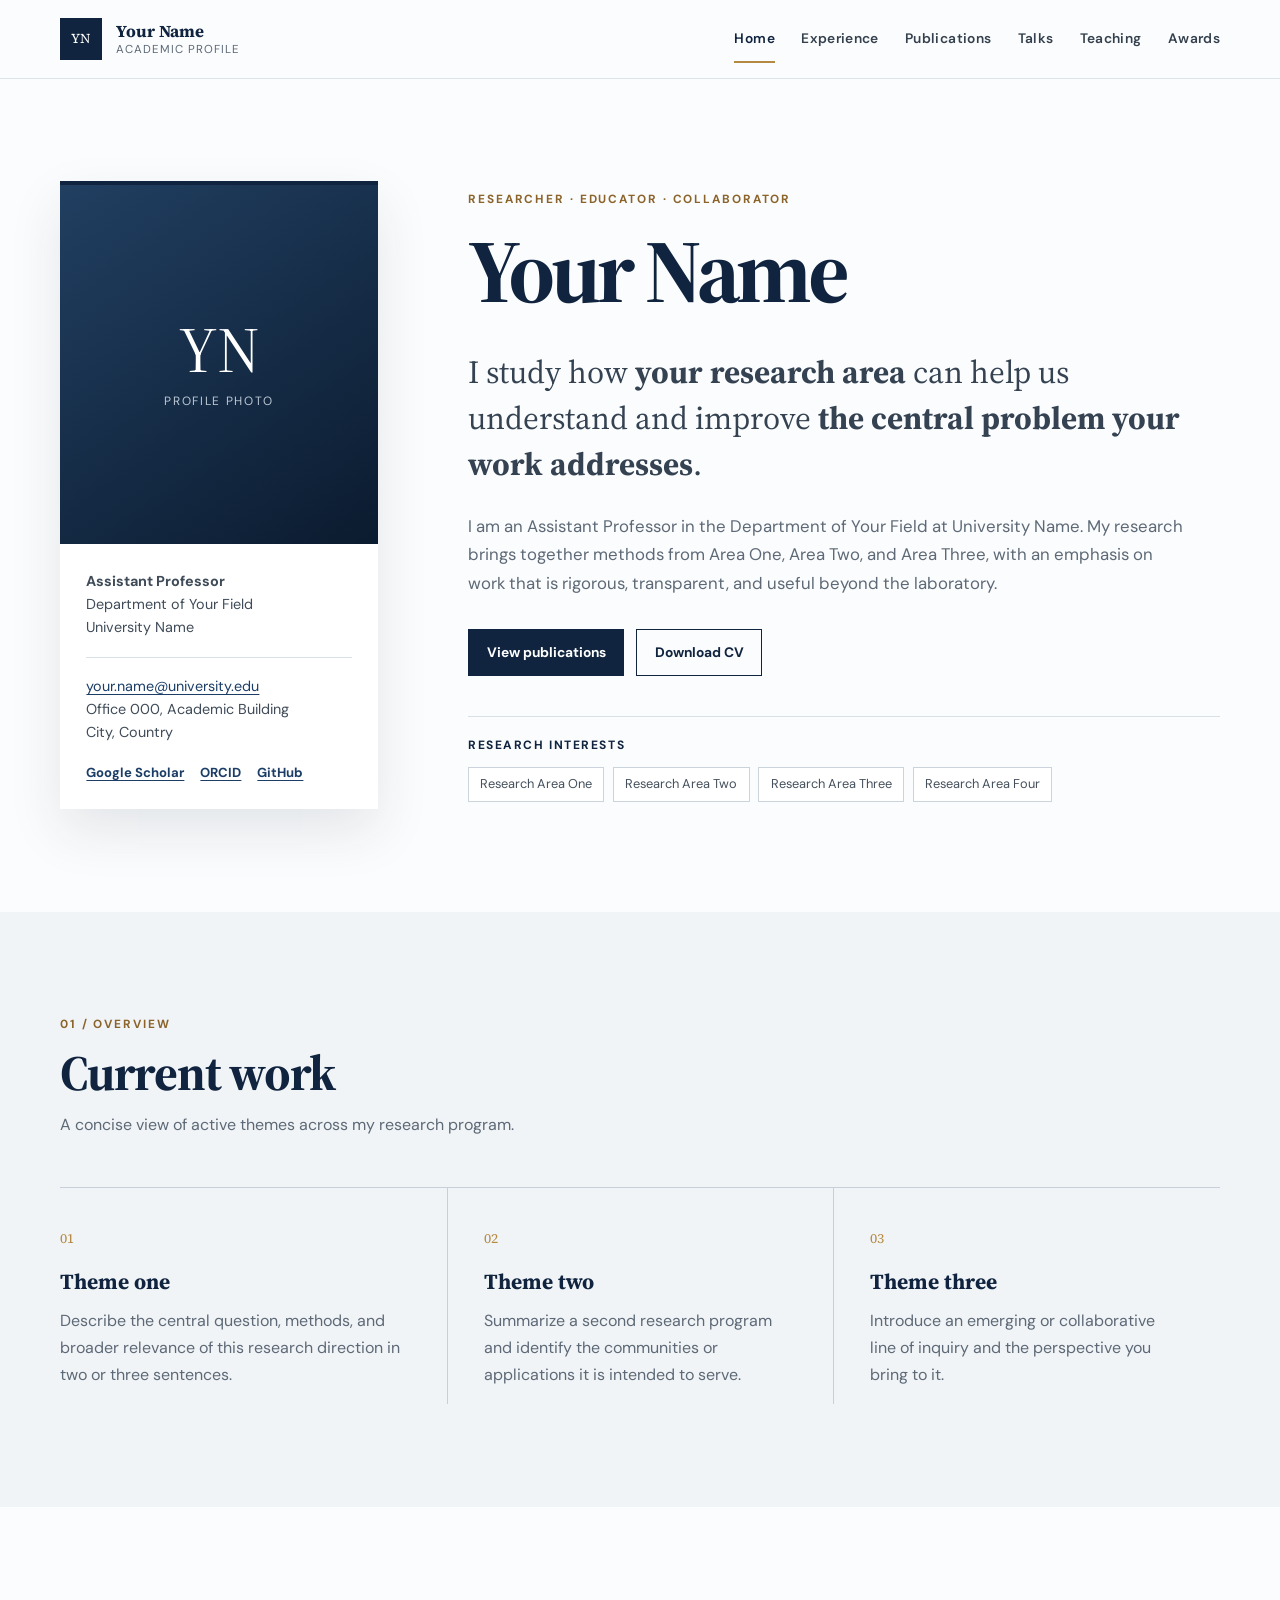
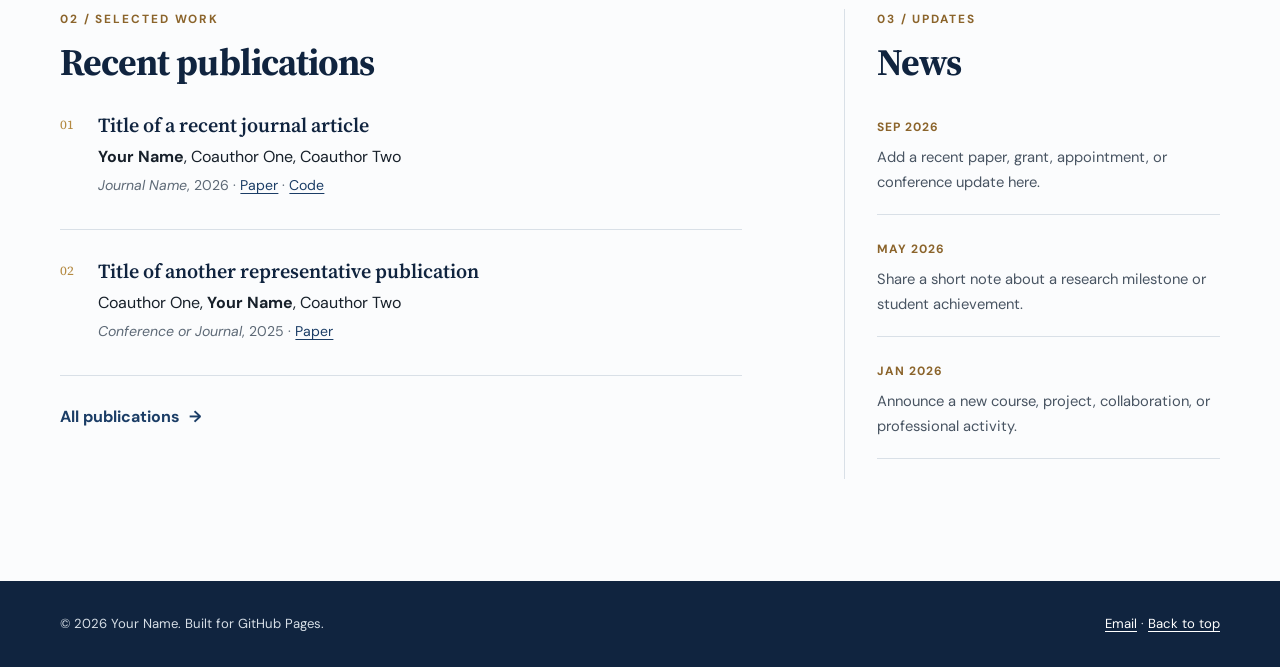
==== index.html @ b9bbaa2b "Add files via upload" ====
<!doctype html>
<html lang="en">
  <head>
    <meta charset="UTF-8" />
    <meta name="viewport" content="width=device-width, initial-scale=1" />
    <meta name="description" content="Academic profile, research, publications, teaching, and professional activities." />
    <meta name="theme-color" content="#10243f" />
    <title>Your Name | Academic Profile</title>
    <link rel="icon" type="image/svg+xml" href="assets/favicon.svg" />
    <link rel="stylesheet" href="assets/styles.css" />
    <script src="assets/site.js" defer></script>
  </head>
  <body>
    <a class="skip-link" href="#main">Skip to content</a>
    <header class="site-header">
      <div class="header-inner">
        <a class="site-identity" href="index.html" aria-label="Your Name, home">
          <span class="monogram" aria-hidden="true">YN</span>
          <span><strong>Your Name</strong><small>Academic Profile</small></span>
        </a>
        <button class="nav-toggle" type="button" aria-expanded="false" aria-controls="site-nav">
          <span class="sr-only">Toggle navigation</span><span></span><span></span><span></span>
        </button>
        <nav class="site-nav" id="site-nav" aria-label="Primary navigation">
          <a href="index.html" aria-current="page">Home</a>
          <a href="experience.html">Experience</a>
          <a href="publications.html">Publications</a>
          <a href="talks.html">Talks</a>
          <a href="teaching.html">Teaching</a>
          <a href="awards.html">Awards</a>
        </nav>
      </div>
    </header>

    <main id="main">
      <section class="profile-shell" aria-labelledby="profile-name">
        <aside class="profile-card">
          <!-- Replace this block with an image using the profile-photo class when your portrait is available. -->
          <div class="portrait-placeholder" role="img" aria-label="Profile photo placeholder">
            <span>YN</span><small>Profile photo</small>
          </div>
          <div class="profile-details">
            <p><strong>Assistant Professor</strong><br />Department of Your Field<br />University Name</p>
            <address>
              <a href="mailto:your.name@university.edu">your.name@university.edu</a><br />
              Office 000, Academic Building<br />City, Country
            </address>
            <div class="profile-links" aria-label="Academic profiles">
              <a href="#">Google Scholar</a><a href="#">ORCID</a><a href="#">GitHub</a>
            </div>
          </div>
        </aside>

        <div class="profile-intro">
          <p class="eyebrow">Researcher · Educator · Collaborator</p>
          <h1 id="profile-name">Your Name</h1>
          <p class="lead">I study how <strong>your research area</strong> can help us understand and improve <strong>the central problem your work addresses</strong>.</p>
          <p>I am an Assistant Professor in the Department of Your Field at University Name. My research brings together methods from Area One, Area Two, and Area Three, with an emphasis on work that is rigorous, transparent, and useful beyond the laboratory.</p>
          <div class="actions">
            <a class="button primary" href="publications.html">View publications</a>
            <a class="button secondary" href="assets/cv-placeholder.txt" download>Download CV</a>
          </div>
          <div class="research-interests" aria-labelledby="research-heading">
            <h2 id="research-heading">Research interests</h2>
            <ul class="tag-list">
              <li>Research Area One</li><li>Research Area Two</li><li>Research Area Three</li><li>Research Area Four</li>
            </ul>
          </div>
        </div>
      </section>

      <section class="section section-tinted" aria-labelledby="overview-heading">
        <div class="section-heading">
          <p class="section-number">01 / Overview</p>
          <h2 id="overview-heading">Current work</h2>
          <p>A concise view of active themes across my research program.</p>
        </div>
        <div class="research-grid">
          <article><span>01</span><h3>Theme one</h3><p>Describe the central question, methods, and broader relevance of this research direction in two or three sentences.</p></article>
          <article><span>02</span><h3>Theme two</h3><p>Summarize a second research program and identify the communities or applications it is intended to serve.</p></article>
          <article><span>03</span><h3>Theme three</h3><p>Introduce an emerging or collaborative line of inquiry and the perspective you bring to it.</p></article>
        </div>
      </section>

      <section class="section two-column" aria-label="Selected work and updates">
        <div>
          <div class="section-heading compact"><p class="section-number">02 / Selected work</p><h2>Recent publications</h2></div>
          <ol class="publication-list concise">
            <li><p class="pub-title">Title of a recent journal article</p><p><strong>Your Name</strong>, Coauthor One, Coauthor Two</p><p class="pub-meta"><em>Journal Name</em>, 2026 · <a href="#">Paper</a> · <a href="#">Code</a></p></li>
            <li><p class="pub-title">Title of another representative publication</p><p>Coauthor One, <strong>Your Name</strong>, Coauthor Two</p><p class="pub-meta"><em>Conference or Journal</em>, 2025 · <a href="#">Paper</a></p></li>
          </ol>
          <a class="text-link" href="publications.html">All publications <span aria-hidden="true">→</span></a>
        </div>
        <aside class="news-panel" aria-labelledby="news-heading">
          <div class="section-heading compact"><p class="section-number">03 / Updates</p><h2 id="news-heading">News</h2></div>
          <ul class="news-list">
            <li><time datetime="2026-09">Sep 2026</time><p>Add a recent paper, grant, appointment, or conference update here.</p></li>
            <li><time datetime="2026-05">May 2026</time><p>Share a short note about a research milestone or student achievement.</p></li>
            <li><time datetime="2026-01">Jan 2026</time><p>Announce a new course, project, collaboration, or professional activity.</p></li>
          </ul>
        </aside>
      </section>
    </main>

    <footer class="site-footer">
      <p>© <span data-current-year></span> Your Name. Built for GitHub Pages.</p>
      <p><a href="mailto:your.name@university.edu">Email</a> · <a href="#main">Back to top</a></p>
    </footer>
  </body>
</html>
---- assets/styles.css ----
@import url("https://fonts.googleapis.com/css2?family=DM+Sans:wght@400;500;600;700&family=Source+Serif+4:opsz,wght@8..60,500;8..60,600&display=swap");

:root {
  --ink: #17202a;
  --navy: #10243f;
  --navy-light: #1b3d66;
  --gold: #b48a42;
  --paper: #fbfcfd;
  --mist: #f1f4f7;
  --line: #d9e0e7;
  --muted: #5d6976;
  --white: #ffffff;
  --serif: "Source Serif 4", Georgia, serif;
  --sans: "DM Sans", -apple-system, BlinkMacSystemFont, "Segoe UI", sans-serif;
  --content: min(1160px, calc(100% - 48px));
}

* { box-sizing: border-box; }
html { scroll-behavior: smooth; }
body { margin: 0; color: var(--ink); background: var(--paper); font-family: var(--sans); font-size: 1rem; line-height: 1.7; }
a { color: var(--navy-light); text-underline-offset: 0.2em; }
a:hover { color: #8b642b; }
h1, h2, h3 { margin-top: 0; color: var(--navy); font-family: var(--serif); line-height: 1.12; }
h1 { font-size: clamp(3rem, 7vw, 5.7rem); letter-spacing: -0.045em; }
h2 { font-size: clamp(2rem, 4vw, 3.1rem); letter-spacing: -0.025em; }
h3 { font-size: 1.35rem; }
p { margin-top: 0; }
.sr-only { position: absolute; width: 1px; height: 1px; padding: 0; margin: -1px; overflow: hidden; clip: rect(0, 0, 0, 0); white-space: nowrap; border: 0; }
.skip-link { position: fixed; left: 1rem; top: -5rem; z-index: 100; padding: 0.7rem 1rem; color: white; background: var(--navy); }
.skip-link:focus { top: 1rem; }

.site-header { position: sticky; top: 0; z-index: 20; border-bottom: 1px solid rgba(217, 224, 231, 0.9); background: rgba(251, 252, 253, 0.94); backdrop-filter: blur(12px); }
.header-inner { width: var(--content); min-height: 78px; margin: auto; display: flex; align-items: center; justify-content: space-between; gap: 2rem; }
.site-identity { display: inline-flex; align-items: center; gap: 0.85rem; color: var(--navy); text-decoration: none; line-height: 1.15; }
.site-identity strong, .site-identity small { display: block; }
.site-identity strong { font-family: var(--serif); font-size: 1.05rem; }
.site-identity small { margin-top: 0.15rem; color: var(--muted); font-size: 0.72rem; letter-spacing: 0.09em; text-transform: uppercase; }
.monogram { width: 42px; height: 42px; display: grid; place-items: center; color: white; background: var(--navy); font-family: var(--serif); font-size: 0.85rem; letter-spacing: 0.04em; }
.site-nav { display: flex; align-items: center; gap: 1.65rem; }
.site-nav a { position: relative; color: #34404d; font-size: 0.86rem; font-weight: 600; letter-spacing: 0.025em; text-decoration: none; }
.site-nav a::after { content: ""; position: absolute; right: 0; bottom: -0.75rem; left: 0; height: 2px; background: var(--gold); transform: scaleX(0); transition: transform 180ms ease; }
.site-nav a:hover::after, .site-nav a[aria-current="page"]::after { transform: scaleX(1); }
.site-nav a[aria-current="page"] { color: var(--navy); }
.nav-toggle { display: none; width: 42px; height: 42px; padding: 9px; border: 1px solid var(--line); background: white; }
.nav-toggle span:not(.sr-only) { display: block; height: 2px; margin: 5px 0; background: var(--navy); }

.profile-shell { width: var(--content); min-height: calc(100vh - 78px); margin: auto; padding: clamp(4rem, 8vw, 7.5rem) 0; display: grid; grid-template-columns: minmax(230px, 0.72fr) minmax(0, 1.7fr); align-items: center; gap: clamp(3rem, 7vw, 7.5rem); }
.profile-card { align-self: stretch; border-top: 4px solid var(--navy); box-shadow: 0 22px 50px rgba(16, 36, 63, 0.1); background: var(--white); }
.portrait-placeholder { aspect-ratio: 4 / 4.5; display: grid; place-content: center; gap: 0.6rem; color: white; background: linear-gradient(145deg, #213f61, #0b1b2f); text-align: center; }
.portrait-placeholder span { font-family: var(--serif); font-size: 4rem; line-height: 1; }
.portrait-placeholder small { color: #bcc8d5; font-size: 0.75rem; letter-spacing: 0.14em; text-transform: uppercase; }
.profile-photo { width: 100%; aspect-ratio: 4 / 4.5; object-fit: cover; display: block; }
.profile-details { padding: 1.65rem; color: #3f4b58; font-size: 0.9rem; line-height: 1.6; }
.profile-details p { padding-bottom: 1.1rem; margin-bottom: 1.1rem; border-bottom: 1px solid var(--line); }
.profile-details address { font-style: normal; }
.profile-links { margin-top: 1.1rem; display: flex; flex-wrap: wrap; gap: 0.45rem 1rem; }
.profile-links a { font-size: 0.82rem; font-weight: 700; }
.eyebrow, .section-number { color: #8b642b; font-size: 0.74rem; font-weight: 700; letter-spacing: 0.16em; text-transform: uppercase; }
.profile-intro h1 { margin-bottom: 1.7rem; }
.lead { max-width: 820px; margin-bottom: 1.5rem; color: #344252; font-family: var(--serif); font-size: clamp(1.45rem, 2.5vw, 2rem); line-height: 1.45; }
.profile-intro > p:not(.eyebrow):not(.lead) { max-width: 720px; color: var(--muted); font-size: 1.05rem; }
.actions { margin: 2rem 0 2.5rem; display: flex; flex-wrap: wrap; gap: 0.75rem; }
.button { display: inline-flex; min-height: 46px; align-items: center; justify-content: center; padding: 0.65rem 1.1rem; border: 1px solid var(--navy); font-size: 0.86rem; font-weight: 700; text-decoration: none; }
.button.primary { color: white; background: var(--navy); }
.button.primary:hover { background: var(--navy-light); }
.button.secondary { color: var(--navy); background: transparent; }
.button.secondary:hover { background: var(--mist); }
.research-interests { padding-top: 1.4rem; border-top: 1px solid var(--line); }
.research-interests h2 { margin-bottom: 0.9rem; font-family: var(--sans); font-size: 0.75rem; letter-spacing: 0.13em; text-transform: uppercase; }
.tag-list { margin: 0; padding: 0; display: flex; flex-wrap: wrap; gap: 0.55rem; list-style: none; }
.tag-list li { padding: 0.35rem 0.7rem; border: 1px solid #cbd4dd; color: #44505c; background: white; font-size: 0.8rem; }

.section { padding: clamp(5rem, 8vw, 8rem) max(24px, calc((100% - 1160px) / 2)); }
.section-tinted { background: var(--mist); }
.section-heading { max-width: 680px; margin-bottom: 3rem; }
.section-heading h2 { margin-bottom: 0.6rem; }
.section-heading > p:last-child { color: var(--muted); }
.section-heading.compact { margin-bottom: 1.8rem; }
.section-heading.compact h2 { font-size: clamp(1.8rem, 3vw, 2.35rem); }
.research-grid { display: grid; grid-template-columns: repeat(3, 1fr); border-top: 1px solid #c6d0da; }
.research-grid article { padding: 2.25rem 2.25rem 0 0; }
.research-grid article + article { padding-left: 2.25rem; border-left: 1px solid #c6d0da; }
.research-grid span { color: var(--gold); font-family: var(--serif); font-size: 0.85rem; }
.research-grid h3 { margin: 1.2rem 0 0.8rem; }
.research-grid p { color: var(--muted); }
.two-column { display: grid; grid-template-columns: 1.45fr 0.8fr; gap: clamp(3rem, 8vw, 8rem); }
.publication-list { padding: 0; list-style: none; counter-reset: papers; }
.publication-list li { position: relative; padding: 0 0 1.7rem 2.4rem; margin-bottom: 1.7rem; border-bottom: 1px solid var(--line); counter-increment: papers; }
.publication-list li::before { content: counter(papers, decimal-leading-zero); position: absolute; left: 0; top: 0.15rem; color: var(--gold); font-family: var(--serif); font-size: 0.8rem; }
.publication-list p { margin-bottom: 0.25rem; }
.pub-title { color: var(--navy); font-family: var(--serif); font-size: 1.25rem; font-weight: 600; line-height: 1.35; }
.pub-meta { color: var(--muted); font-size: 0.88rem; }
.text-link { font-weight: 700; text-decoration: none; }
.text-link span { display: inline-block; margin-left: 0.3rem; transition: transform 180ms ease; }
.text-link:hover span { transform: translateX(4px); }
.news-panel { padding-left: 2rem; border-left: 1px solid var(--line); }
.news-list { margin: 0; padding: 0; list-style: none; }
.news-list li { padding: 0 0 1.2rem; margin-bottom: 1.2rem; border-bottom: 1px solid var(--line); }
.news-list time { color: #8b642b; font-size: 0.75rem; font-weight: 700; letter-spacing: 0.08em; text-transform: uppercase; }
.news-list p { margin: 0.35rem 0 0; color: #485462; font-size: 0.92rem; }
.site-footer { padding: 2rem max(24px, calc((100% - 1160px) / 2)); display: flex; justify-content: space-between; gap: 1.5rem; color: #d6dee6; background: var(--navy); font-size: 0.82rem; }
.site-footer p { margin: 0; }
.site-footer a { color: white; }

.page-hero { padding: clamp(4.5rem, 8vw, 7.5rem) max(24px, calc((100% - 1160px) / 2)) clamp(3rem, 5vw, 5rem); border-bottom: 1px solid var(--line); background: linear-gradient(120deg, var(--paper) 60%, #eef2f6 60%); }
.page-hero .eyebrow { margin-bottom: 1rem; }
.page-hero h1 { max-width: 850px; margin-bottom: 1rem; font-size: clamp(3.2rem, 7vw, 5.2rem); }
.page-hero > p:last-child { max-width: 720px; margin: 0; color: var(--muted); font-family: var(--serif); font-size: 1.3rem; }
.content-shell { width: var(--content); margin: auto; padding: clamp(4rem, 7vw, 7rem) 0; }
.content-block + .content-block { margin-top: clamp(4.5rem, 8vw, 7.5rem); }
.content-block > header { max-width: 650px; margin-bottom: 2.6rem; }
.content-block > header h2 { margin-bottom: 0.5rem; }
.content-block > header p:last-child { color: var(--muted); }
.timeline { position: relative; margin-left: 0.5rem; padding-left: 2.6rem; border-left: 1px solid #bdc7d2; }
.timeline article { position: relative; display: grid; grid-template-columns: 170px 1fr; gap: 2rem; padding-bottom: 3rem; }
.timeline article:last-child { padding-bottom: 0; }
.timeline article::before { content: ""; position: absolute; left: -2.96rem; top: 0.45rem; width: 10px; height: 10px; border: 3px solid var(--paper); border-radius: 50%; background: var(--gold); box-shadow: 0 0 0 1px var(--gold); }
.timeline time { color: #8b642b; font-size: 0.78rem; font-weight: 700; letter-spacing: 0.06em; text-transform: uppercase; }
.timeline h3 { margin-bottom: 0.3rem; }
.timeline .institution { color: var(--navy-light); font-weight: 600; }
.timeline p { max-width: 700px; margin-bottom: 0.35rem; color: var(--muted); }
.service-grid, .award-grid, .course-grid { display: grid; grid-template-columns: repeat(2, 1fr); gap: 1rem; }
.service-grid article, .award-card, .course-card { padding: 1.8rem; border: 1px solid var(--line); background: white; }
.service-grid h3, .award-card h3, .course-card h3 { margin-bottom: 0.45rem; }
.service-grid p, .award-card p, .course-card p { margin-bottom: 0; color: var(--muted); }
.year-nav { position: sticky; top: 78px; z-index: 10; padding: 0.75rem max(24px, calc((100% - 1160px) / 2)); display: flex; flex-wrap: wrap; gap: 0.6rem 1.2rem; border-bottom: 1px solid var(--line); background: rgba(251, 252, 253, 0.95); backdrop-filter: blur(10px); }
.year-nav a { font-size: 0.78rem; font-weight: 700; text-decoration: none; }
.publication-year { scroll-margin-top: 145px; }
.publication-year + .publication-year { margin-top: 4rem; }
.year-heading { margin-bottom: 2rem; padding-bottom: 0.7rem; display: flex; align-items: baseline; justify-content: space-between; border-bottom: 2px solid var(--navy); }
.year-heading h2 { margin: 0; font-size: 2.1rem; }
.year-heading span { color: var(--muted); font-size: 0.82rem; }
.publication-list.full li { padding-left: 3.2rem; }
.publication-list.full .pub-title { font-size: 1.32rem; }
.pub-links { display: flex; flex-wrap: wrap; gap: 0.8rem; margin-top: 0.55rem; }
.pub-links a { font-size: 0.78rem; font-weight: 700; text-decoration: none; text-transform: uppercase; letter-spacing: 0.04em; }
.note-box { padding: 1.25rem 1.4rem; border-left: 4px solid var(--gold); color: #495767; background: #f5f7f9; }
.talk-list { margin: 0; padding: 0; list-style: none; }
.talk-list li { display: grid; grid-template-columns: 150px 1fr; gap: 2rem; padding: 1.8rem 0; border-top: 1px solid var(--line); }
.talk-list time { color: #8b642b; font-size: 0.78rem; font-weight: 700; letter-spacing: 0.05em; text-transform: uppercase; }
.talk-list h3 { margin-bottom: 0.35rem; }
.talk-list p { margin-bottom: 0.2rem; color: var(--muted); }
.talk-type { display: inline-block; margin-top: 0.6rem; padding: 0.15rem 0.5rem; border: 1px solid #c6d0da; color: #506071; font-size: 0.7rem; font-weight: 700; letter-spacing: 0.07em; text-transform: uppercase; }
.course-card { position: relative; padding-top: 4.5rem; }
.course-code { position: absolute; top: 1.5rem; left: 1.8rem; color: #8b642b; font-size: 0.75rem; font-weight: 700; letter-spacing: 0.11em; text-transform: uppercase; }
.course-meta { margin-top: 1.2rem; display: flex; flex-wrap: wrap; gap: 0.4rem 1rem; color: #536170; font-size: 0.8rem; }
.teaching-philosophy { padding: clamp(2rem, 5vw, 4rem); border-left: 5px solid var(--gold); background: var(--navy); }
.teaching-philosophy h2, .teaching-philosophy p { color: white; }
.teaching-philosophy p { max-width: 850px; margin-bottom: 0; font-family: var(--serif); font-size: clamp(1.2rem, 2.3vw, 1.65rem); line-height: 1.55; }
.award-grid { grid-template-columns: repeat(3, 1fr); }
.award-card { position: relative; min-height: 230px; padding-top: 4.3rem; }
.award-card time { position: absolute; top: 1.6rem; left: 1.8rem; color: #8b642b; font-size: 0.8rem; font-weight: 700; }
.award-card.featured { color: white; background: var(--navy); border-color: var(--navy); }
.award-card.featured h3, .award-card.featured p, .award-card.featured time { color: white; }
.award-card .award-body { margin-top: 1rem; font-size: 0.9rem; }
.empty-guidance { padding: 2rem; border: 1px dashed #aeb9c5; color: var(--muted); text-align: center; }

@media (max-width: 900px) {
  :root { --content: min(100% - 32px, 760px); }
  .nav-toggle { display: block; }
  .site-nav { position: absolute; top: 78px; right: 0; left: 0; display: none; padding: 1rem 24px 1.5rem; border-bottom: 1px solid var(--line); background: var(--paper); box-shadow: 0 15px 30px rgba(16, 36, 63, 0.08); }
  .site-nav.is-open { display: grid; }
  .site-nav a { padding: 0.6rem 0; font-size: 1rem; }
  .site-nav a::after { bottom: 0; transform-origin: left; }
  .profile-shell { min-height: 0; grid-template-columns: 220px minmax(0, 1fr); gap: 2.5rem; align-items: start; }
  .research-grid { grid-template-columns: 1fr; }
  .research-grid article, .research-grid article + article { padding: 1.8rem 0; border-left: 0; border-bottom: 1px solid #c6d0da; }
  .two-column { grid-template-columns: 1fr; }
  .news-panel { padding-left: 0; border-left: 0; }
  .award-grid { grid-template-columns: repeat(2, 1fr); }
}

@media (max-width: 650px) {
  body { font-size: 1rem; }
  .header-inner { min-height: 70px; }
  .site-nav { top: 70px; }
  .profile-shell { padding: 2.75rem 0 4.5rem; grid-template-columns: 1fr; }
  .profile-card { display: grid; grid-template-columns: 130px 1fr; align-self: auto; }
  .portrait-placeholder { aspect-ratio: auto; min-height: 180px; }
  .portrait-placeholder span { font-size: 2.5rem; }
  .profile-details { padding: 1rem; font-size: 0.8rem; }
  .profile-details p { padding-bottom: 0.65rem; margin-bottom: 0.65rem; }
  .profile-links { gap: 0.3rem 0.7rem; }
  .profile-intro h1 { font-size: clamp(3.2rem, 17vw, 4.5rem); }
  .section { padding-top: 4.5rem; padding-bottom: 4.5rem; }
  .site-footer { flex-direction: column; }
  .page-hero { background: var(--paper); }
  .year-nav { top: 70px; }
  .timeline article, .talk-list li { grid-template-columns: 1fr; gap: 0.35rem; }
  .service-grid, .award-grid, .course-grid { grid-template-columns: 1fr; }
}

@media (prefers-reduced-motion: reduce) { html { scroll-behavior: auto; } *, *::before, *::after { transition: none !important; } }
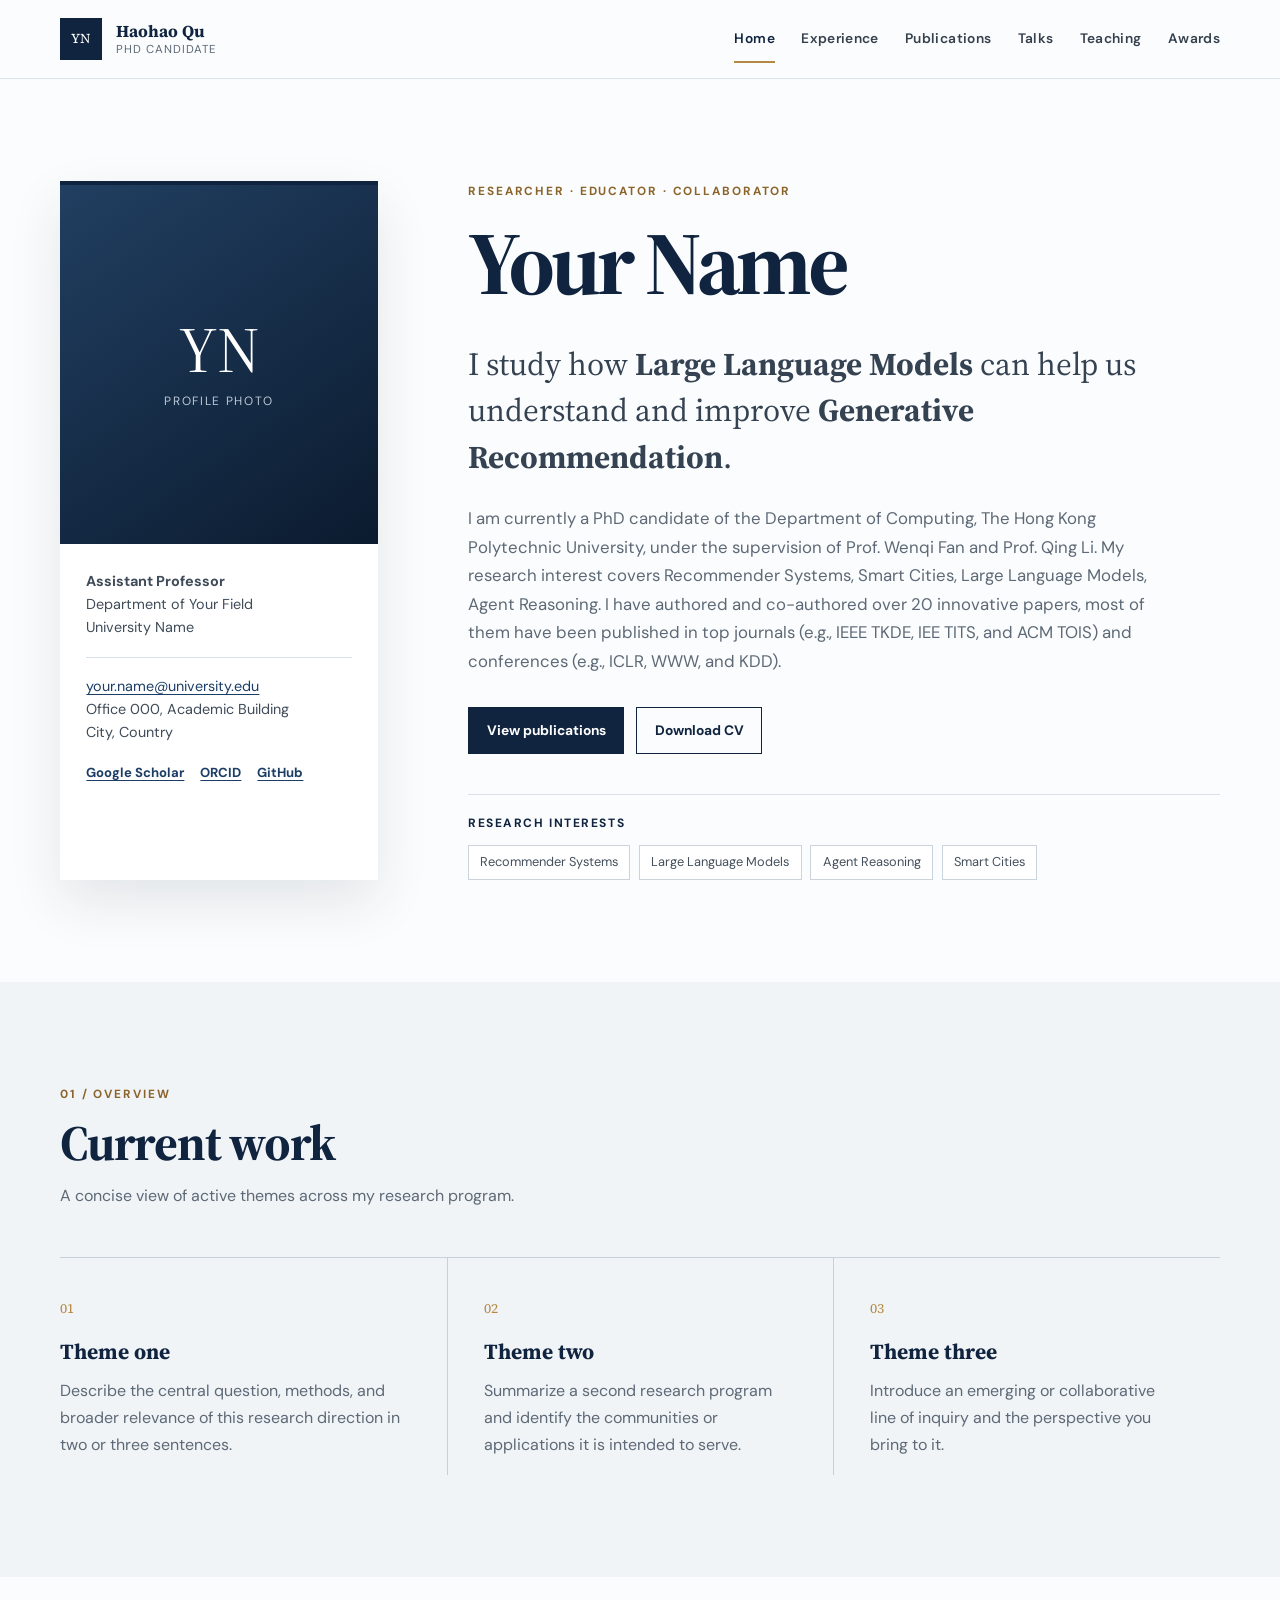
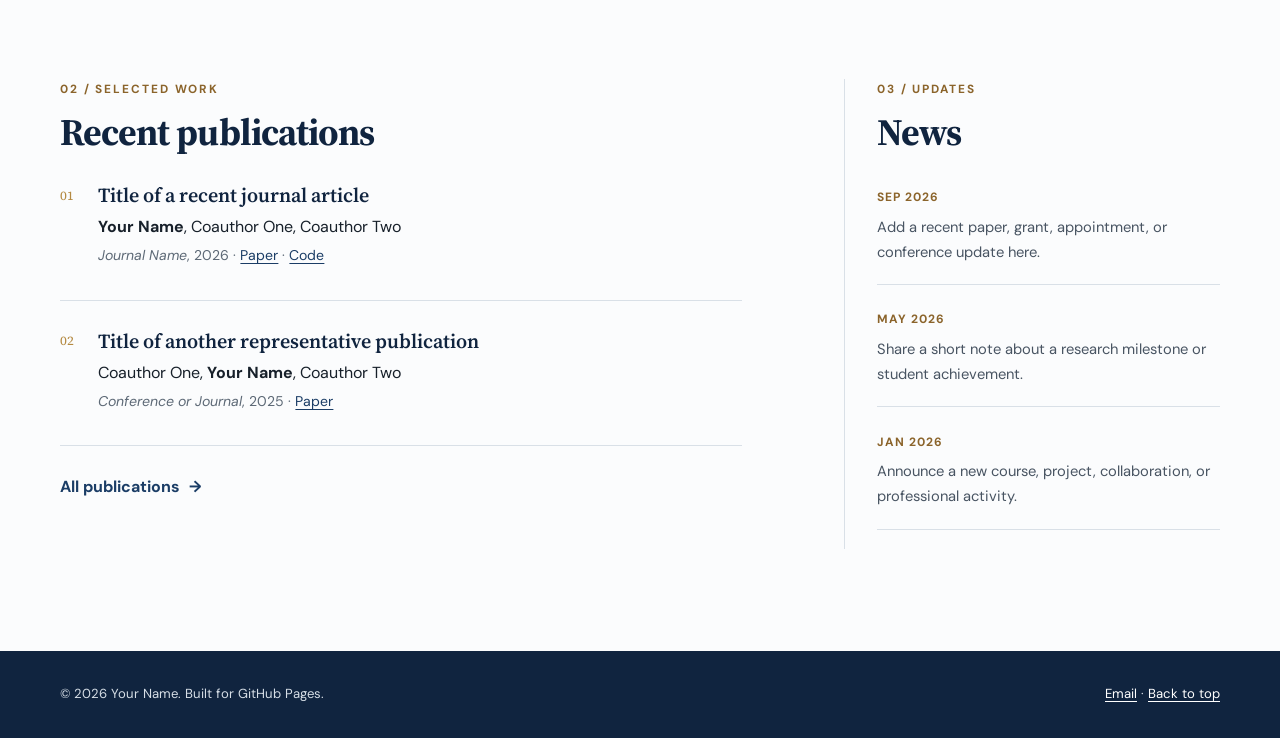
==== commit 5e61afeb: "Change title and profile details to reflect updates Updated the title and personal information in th" ====
--- a/index.html
+++ b/index.html
@@ -5,7 +5,7 @@
     <meta name="viewport" content="width=device-width, initial-scale=1" />
     <meta name="description" content="Academic profile, research, publications, teaching, and professional activities." />
     <meta name="theme-color" content="#10243f" />
-    <title>Your Name | Academic Profile</title>
+    <title>Haohao Qu | PhD Candidate</title>
     <link rel="icon" type="image/svg+xml" href="assets/favicon.svg" />
     <link rel="stylesheet" href="assets/styles.css" />
     <script src="assets/site.js" defer></script>
@@ -16,7 +16,7 @@
       <div class="header-inner">
         <a class="site-identity" href="index.html" aria-label="Your Name, home">
           <span class="monogram" aria-hidden="true">YN</span>
-          <span><strong>Your Name</strong><small>Academic Profile</small></span>
+          <span><strong>Haohao Qu</strong><small>PhD Candidate</small></span>
         </a>
         <button class="nav-toggle" type="button" aria-expanded="false" aria-controls="site-nav">
           <span class="sr-only">Toggle navigation</span><span></span><span></span><span></span>
@@ -54,8 +54,8 @@
         <div class="profile-intro">
           <p class="eyebrow">Researcher · Educator · Collaborator</p>
           <h1 id="profile-name">Your Name</h1>
-          <p class="lead">I study how <strong>your research area</strong> can help us understand and improve <strong>the central problem your work addresses</strong>.</p>
-          <p>I am an Assistant Professor in the Department of Your Field at University Name. My research brings together methods from Area One, Area Two, and Area Three, with an emphasis on work that is rigorous, transparent, and useful beyond the laboratory.</p>
+          <p class="lead">I study how <strong>Large Language Models</strong> can help us understand and improve <strong>Generative Recommendation</strong>.</p>
+          <p>I am currently a PhD candidate of the Department of Computing, The Hong Kong Polytechnic University, under the supervision of Prof. Wenqi Fan and Prof. Qing Li. My research interest covers Recommender Systems, Smart Cities, Large Language Models, Agent Reasoning. I have authored and co-authored over 20 innovative papers, most of them have been published in top journals (e.g., IEEE TKDE, IEE TITS, and ACM TOIS) and conferences (e.g., ICLR, WWW, and KDD).</p>
           <div class="actions">
             <a class="button primary" href="publications.html">View publications</a>
             <a class="button secondary" href="assets/cv-placeholder.txt" download>Download CV</a>
@@ -63,7 +63,7 @@
           <div class="research-interests" aria-labelledby="research-heading">
             <h2 id="research-heading">Research interests</h2>
             <ul class="tag-list">
-              <li>Research Area One</li><li>Research Area Two</li><li>Research Area Three</li><li>Research Area Four</li>
+              <li>Recommender Systems</li><li>Large Language Models</li><li>Agent Reasoning</li><li>Smart Cities</li>
             </ul>
           </div>
         </div>
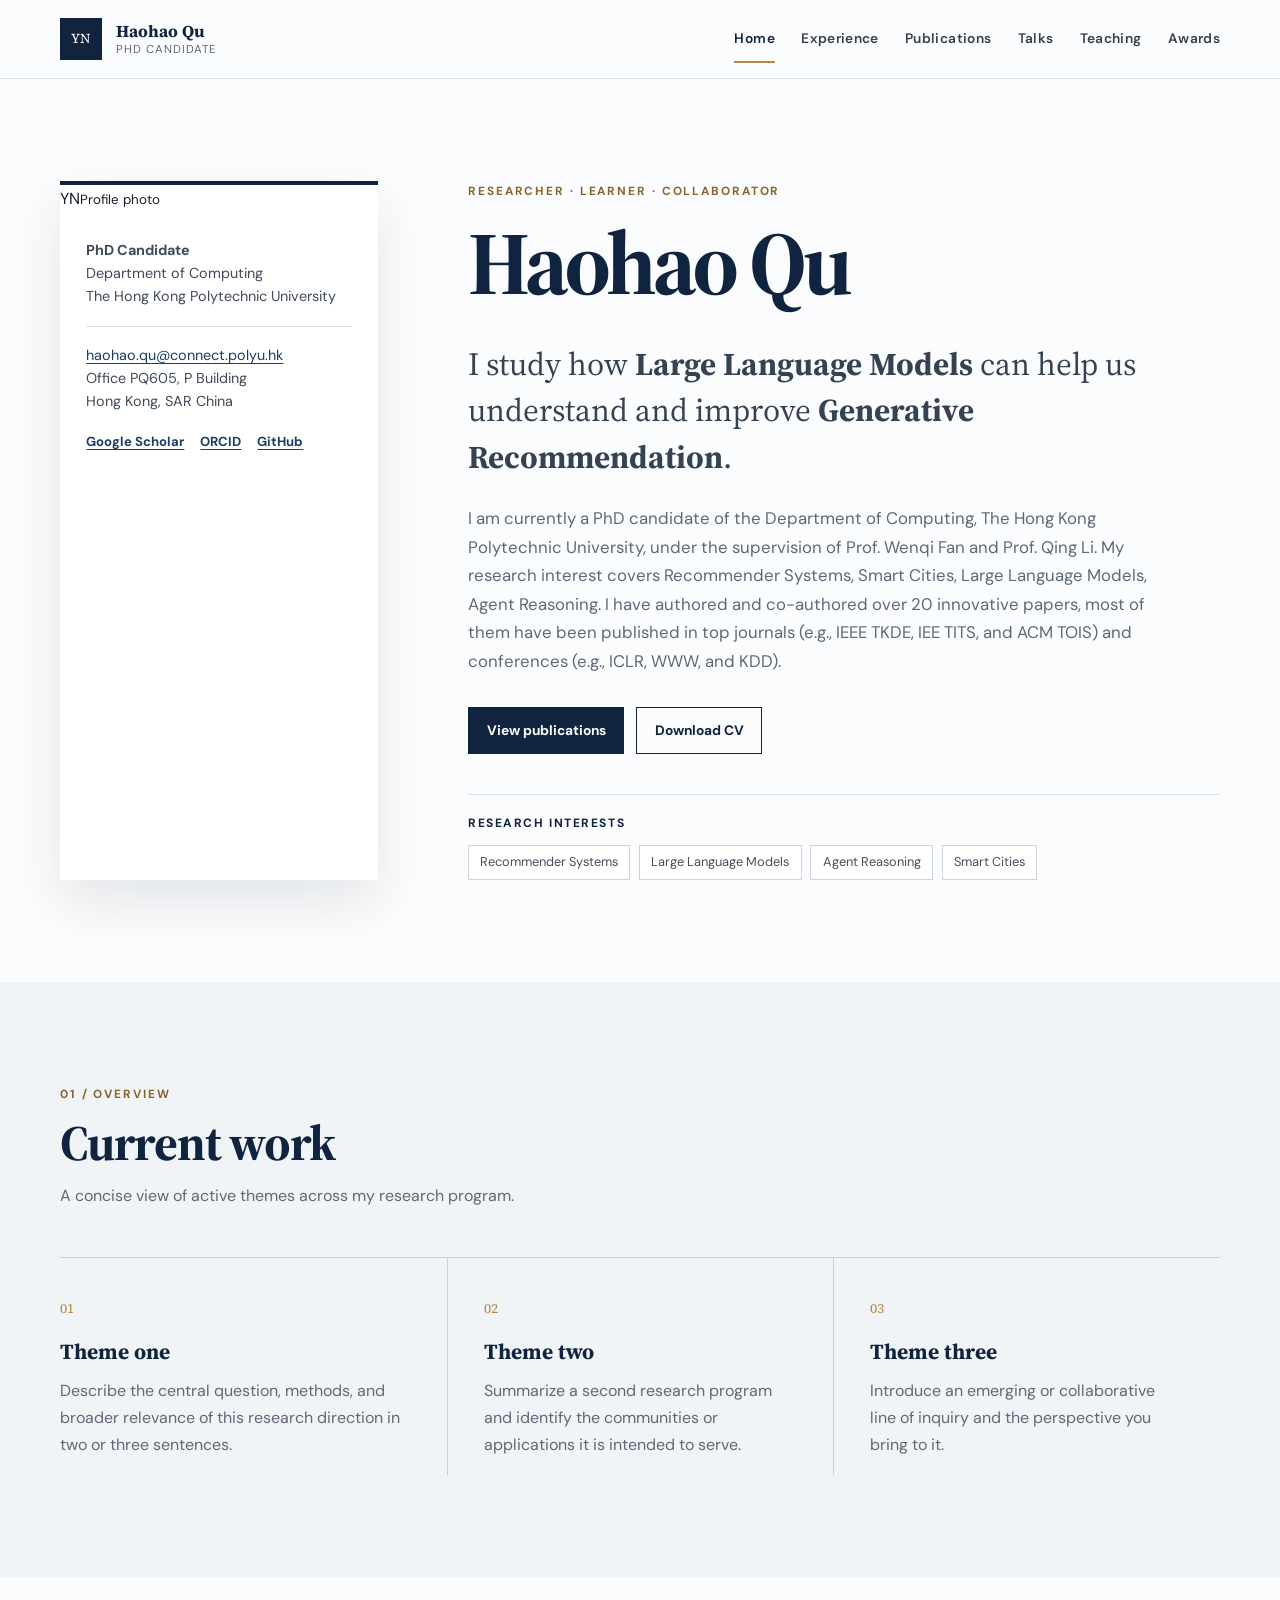
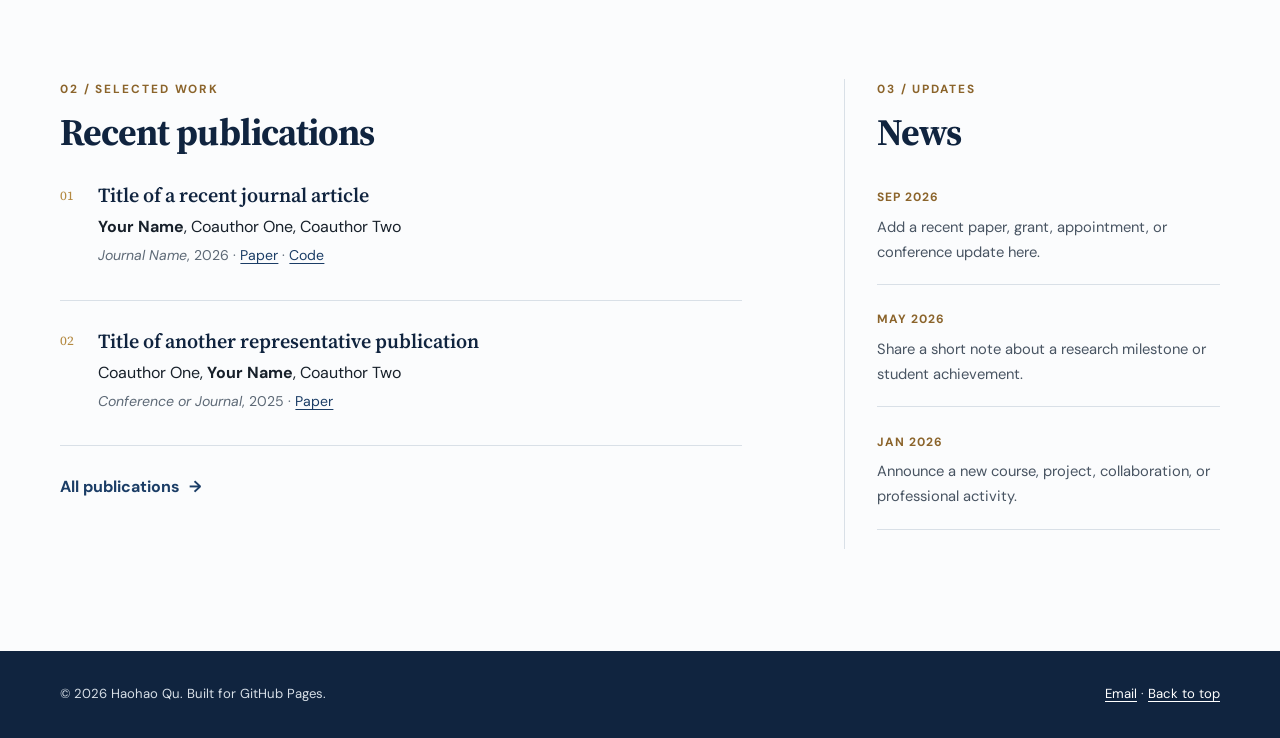
==== commit f5963e4a: "Update index.html" ====
--- a/index.html
+++ b/index.html
@@ -36,29 +36,29 @@
       <section class="profile-shell" aria-labelledby="profile-name">
         <aside class="profile-card">
           <!-- Replace this block with an image using the profile-photo class when your portrait is available. -->
-          <div class="portrait-placeholder" role="img" aria-label="Profile photo placeholder">
+          <div class="profile.jpg" role="img" aria-label="Profile photo placeholder">
             <span>YN</span><small>Profile photo</small>
           </div>
           <div class="profile-details">
-            <p><strong>Assistant Professor</strong><br />Department of Your Field<br />University Name</p>
+            <p><strong>PhD Candidate</strong><br />Department of Computing<br />The Hong Kong Polytechnic University</p>
             <address>
-              <a href="mailto:your.name@university.edu">your.name@university.edu</a><br />
-              Office 000, Academic Building<br />City, Country
+              <a href="haohao.qu@connect.polyu.hk">haohao.qu@connect.polyu.hk</a><br />
+              Office PQ605, P Building<br />Hong Kong, SAR China
             </address>
             <div class="profile-links" aria-label="Academic profiles">
-              <a href="#">Google Scholar</a><a href="#">ORCID</a><a href="#">GitHub</a>
+              <a href="https://scholar.google.com/citations?user=XRAXqJgAAAAJ&hl=en">Google Scholar</a><a href="https://orcid.org/0000-0001-7129-8586">ORCID</a><a href="https://github.com/Quhaoh233">GitHub</a>
             </div>
           </div>
         </aside>
 
         <div class="profile-intro">
-          <p class="eyebrow">Researcher · Educator · Collaborator</p>
-          <h1 id="profile-name">Your Name</h1>
+          <p class="eyebrow">Researcher · Learner · Collaborator</p>
+          <h1 id="profile-name">Haohao Qu</h1>
           <p class="lead">I study how <strong>Large Language Models</strong> can help us understand and improve <strong>Generative Recommendation</strong>.</p>
           <p>I am currently a PhD candidate of the Department of Computing, The Hong Kong Polytechnic University, under the supervision of Prof. Wenqi Fan and Prof. Qing Li. My research interest covers Recommender Systems, Smart Cities, Large Language Models, Agent Reasoning. I have authored and co-authored over 20 innovative papers, most of them have been published in top journals (e.g., IEEE TKDE, IEE TITS, and ACM TOIS) and conferences (e.g., ICLR, WWW, and KDD).</p>
           <div class="actions">
             <a class="button primary" href="publications.html">View publications</a>
-            <a class="button secondary" href="assets/cv-placeholder.txt" download>Download CV</a>
+            <a class="button secondary" href="assets/CV_20260917.pdf" download>Download CV</a>
           </div>
           <div class="research-interests" aria-labelledby="research-heading">
             <h2 id="research-heading">Research interests</h2>
@@ -103,8 +103,8 @@
     </main>
 
     <footer class="site-footer">
-      <p>© <span data-current-year></span> Your Name. Built for GitHub Pages.</p>
-      <p><a href="mailto:your.name@university.edu">Email</a> · <a href="#main">Back to top</a></p>
+      <p>© <span data-current-year></span> Haohao Qu. Built for GitHub Pages.</p>
+      <p><a href="haohao.qu@connect.polyu.hk">Email</a> · <a href="#main">Back to top</a></p>
     </footer>
   </body>
 </html>
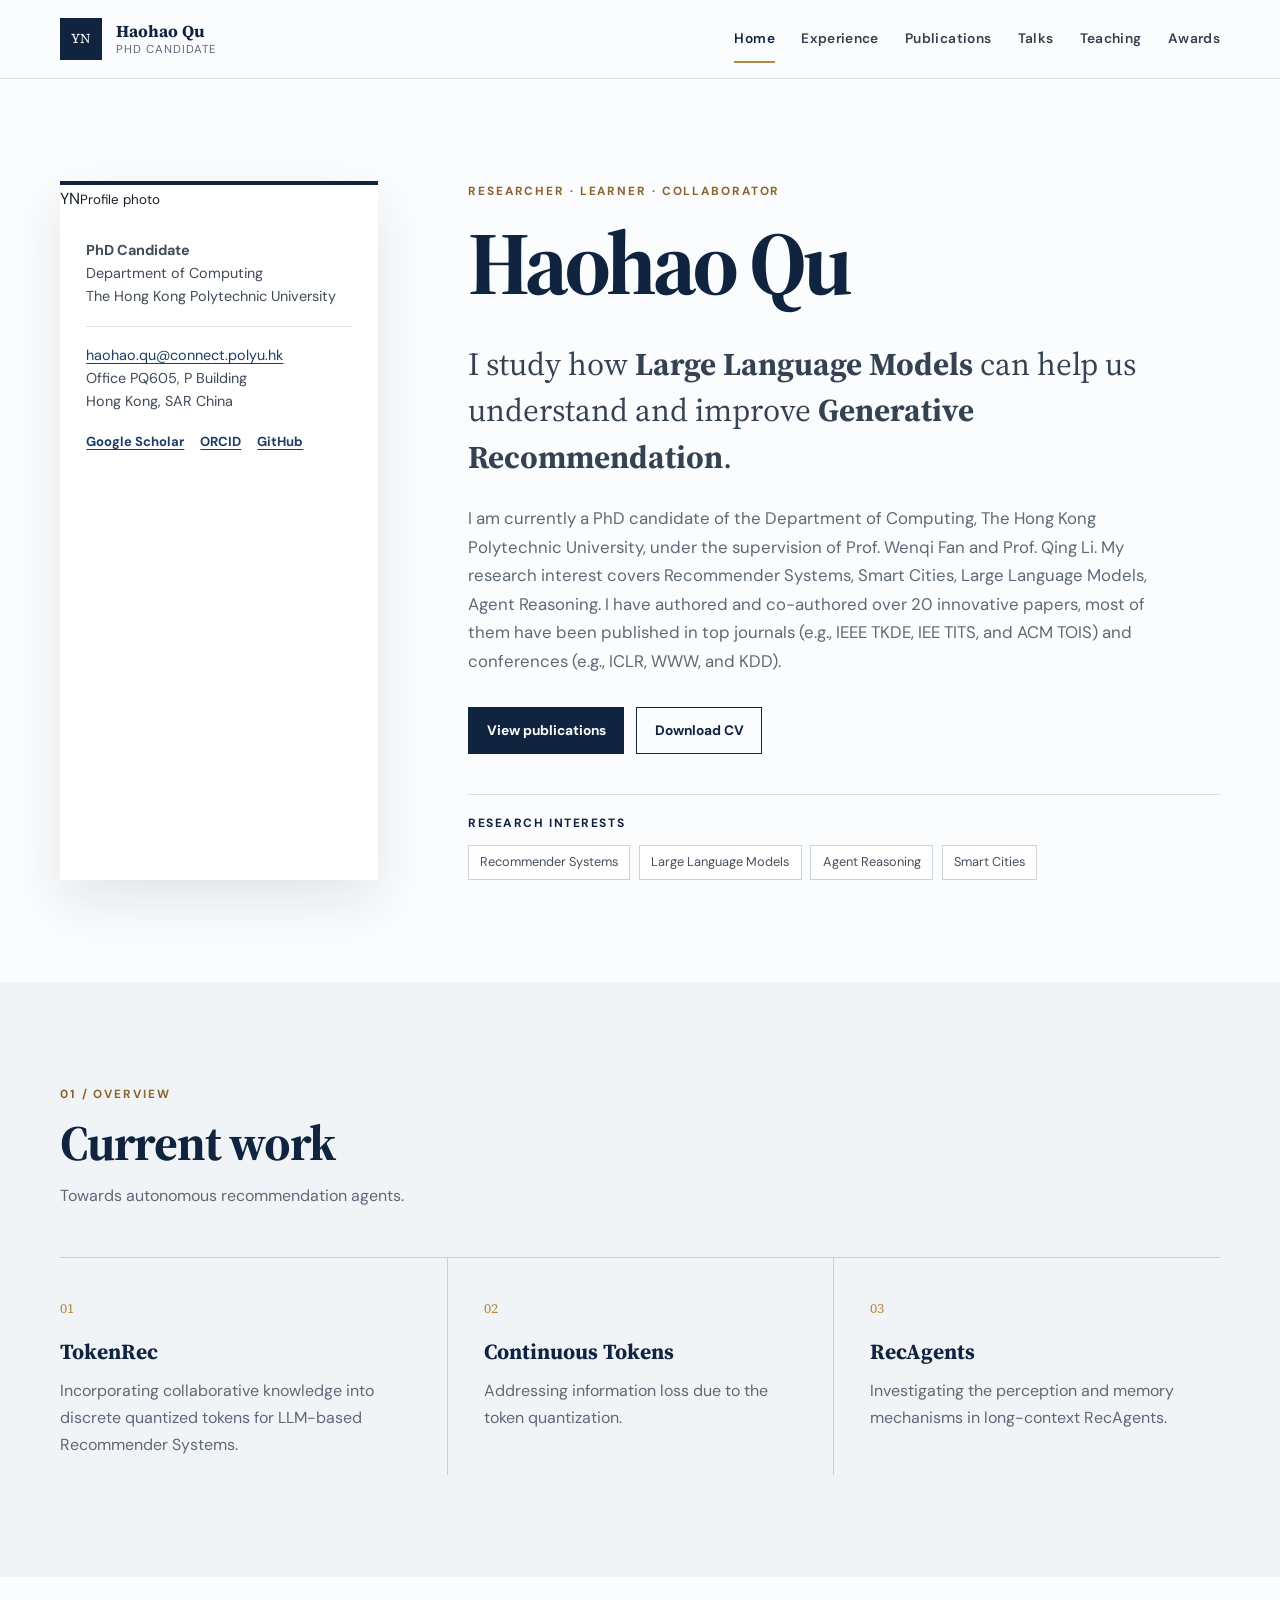
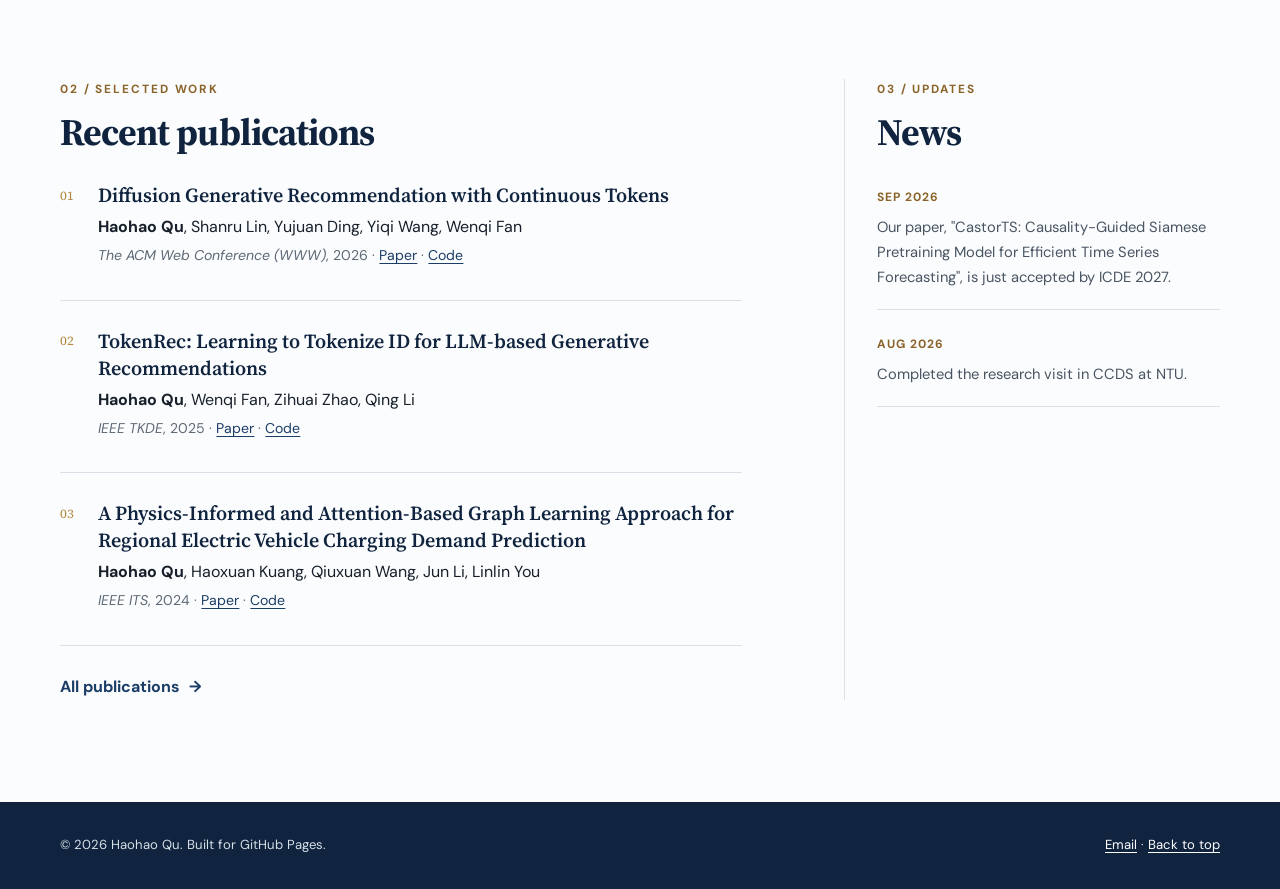
==== commit 1cf24b28: "Update index.html" ====
--- a/index.html
+++ b/index.html
@@ -36,7 +36,7 @@
       <section class="profile-shell" aria-labelledby="profile-name">
         <aside class="profile-card">
           <!-- Replace this block with an image using the profile-photo class when your portrait is available. -->
-          <div class="profile.jpg" role="img" aria-label="Profile photo placeholder">
+          <div class="assets/profile.jpg" role="img" aria-label="Profile photo placeholder">
             <span>YN</span><small>Profile photo</small>
           </div>
           <div class="profile-details">
@@ -73,12 +73,12 @@
         <div class="section-heading">
           <p class="section-number">01 / Overview</p>
           <h2 id="overview-heading">Current work</h2>
-          <p>A concise view of active themes across my research program.</p>
+          <p>Towards autonomous recommendation agents.</p>
         </div>
         <div class="research-grid">
-          <article><span>01</span><h3>Theme one</h3><p>Describe the central question, methods, and broader relevance of this research direction in two or three sentences.</p></article>
-          <article><span>02</span><h3>Theme two</h3><p>Summarize a second research program and identify the communities or applications it is intended to serve.</p></article>
-          <article><span>03</span><h3>Theme three</h3><p>Introduce an emerging or collaborative line of inquiry and the perspective you bring to it.</p></article>
+          <article><span>01</span><h3>TokenRec</h3><p>Incorporating collaborative knowledge into discrete quantized tokens for LLM-based Recommender Systems.</p></article>
+          <article><span>02</span><h3>Continuous Tokens</h3><p>Addressing information loss due to the token quantization.</p></article>
+          <article><span>03</span><h3>RecAgents</h3><p>Investigating the perception and memory mechanisms in long-context RecAgents.</p></article>
         </div>
       </section>
 
@@ -86,17 +86,17 @@
         <div>
           <div class="section-heading compact"><p class="section-number">02 / Selected work</p><h2>Recent publications</h2></div>
           <ol class="publication-list concise">
-            <li><p class="pub-title">Title of a recent journal article</p><p><strong>Your Name</strong>, Coauthor One, Coauthor Two</p><p class="pub-meta"><em>Journal Name</em>, 2026 · <a href="#">Paper</a> · <a href="#">Code</a></p></li>
-            <li><p class="pub-title">Title of another representative publication</p><p>Coauthor One, <strong>Your Name</strong>, Coauthor Two</p><p class="pub-meta"><em>Conference or Journal</em>, 2025 · <a href="#">Paper</a></p></li>
+            <li><p class="pub-title">Diffusion Generative Recommendation with Continuous Tokens</p><p><strong>Haohao Qu</strong>, Shanru Lin, Yujuan Ding, Yiqi Wang, Wenqi Fan</p><p class="pub-meta"><em>The ACM Web Conference (WWW)</em>, 2026 · <a href="https://arxiv.org/abs/2504.12007">Paper</a> · <a href="https://github.com/Quhaoh233/ContRec">Code</a></p></li>
+            <li><p class="pub-title">TokenRec: Learning to Tokenize ID for LLM-based Generative Recommendations</p><p><strong>Haohao Qu</strong>, Wenqi Fan, Zihuai Zhao, Qing Li</p><p class="pub-meta"><em>IEEE TKDE</em>, 2025 · <a href="https://arxiv.org/abs/2406.10450">Paper</a> · <a href="https://github.com/Quhaoh233/TokenRec">Code</a></p></li>
+            <li><p class="pub-title">A Physics-Informed and Attention-Based Graph Learning Approach for Regional Electric Vehicle Charging Demand Prediction</p><p><strong>Haohao Qu</strong>, Haoxuan Kuang, Qiuxuan Wang, Jun Li, Linlin You</p><p class="pub-meta"><em>IEEE ITS</em>, 2024 · <a href="https://ieeexplore.ieee.org/abstract/document/10539613">Paper</a> · <a href="https://github.com/IntelligentSystemsLab/ST-EVCDP">Code</a></p></li>
           </ol>
           <a class="text-link" href="publications.html">All publications <span aria-hidden="true">→</span></a>
         </div>
         <aside class="news-panel" aria-labelledby="news-heading">
           <div class="section-heading compact"><p class="section-number">03 / Updates</p><h2 id="news-heading">News</h2></div>
           <ul class="news-list">
-            <li><time datetime="2026-09">Sep 2026</time><p>Add a recent paper, grant, appointment, or conference update here.</p></li>
-            <li><time datetime="2026-05">May 2026</time><p>Share a short note about a research milestone or student achievement.</p></li>
-            <li><time datetime="2026-01">Jan 2026</time><p>Announce a new course, project, collaboration, or professional activity.</p></li>
+            <li><time datetime="2026-09">Sep 2026</time><p>Our paper, "CastorTS: Causality-Guided Siamese Pretraining Model for Efficient Time Series Forecasting", is just accepted by ICDE 2027.</p></li>
+            <li><time datetime="2026-05">Aug 2026</time><p>Completed the research visit in CCDS at NTU.</p></li>
           </ul>
         </aside>
       </section>
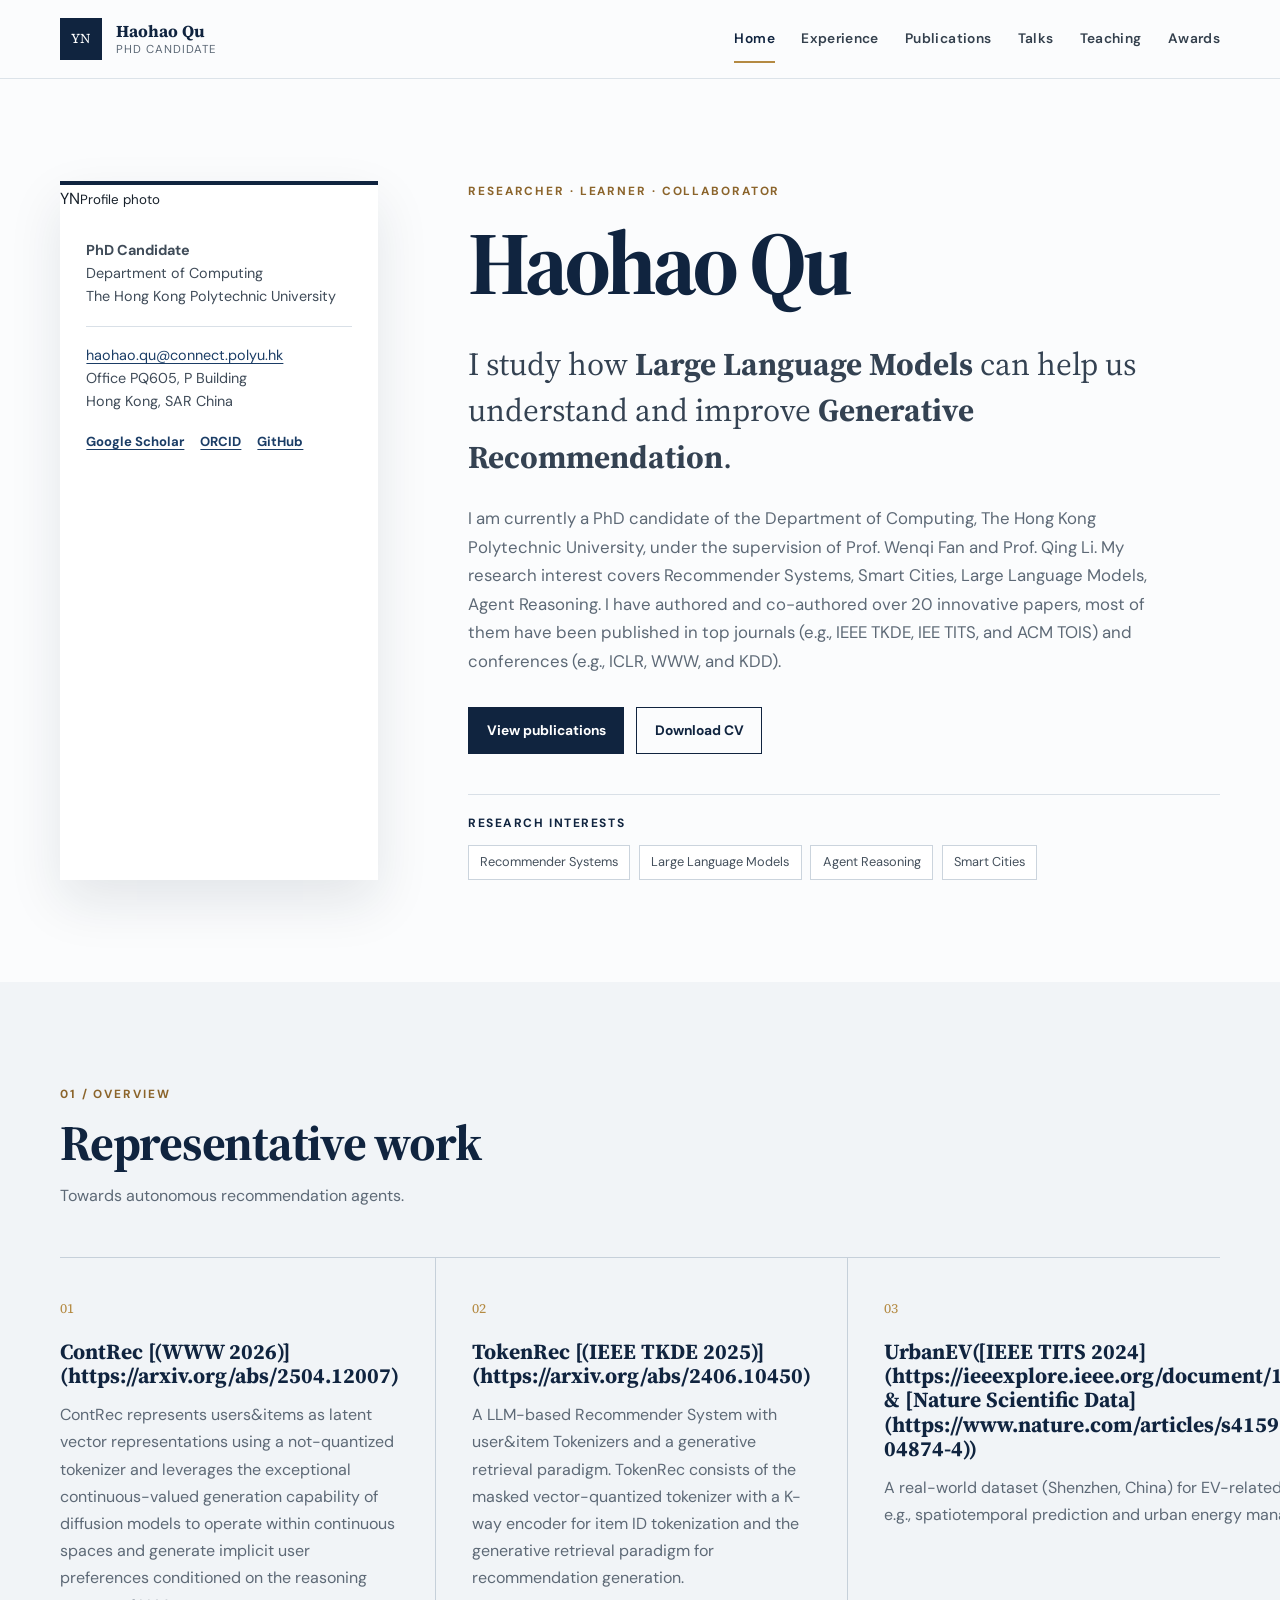
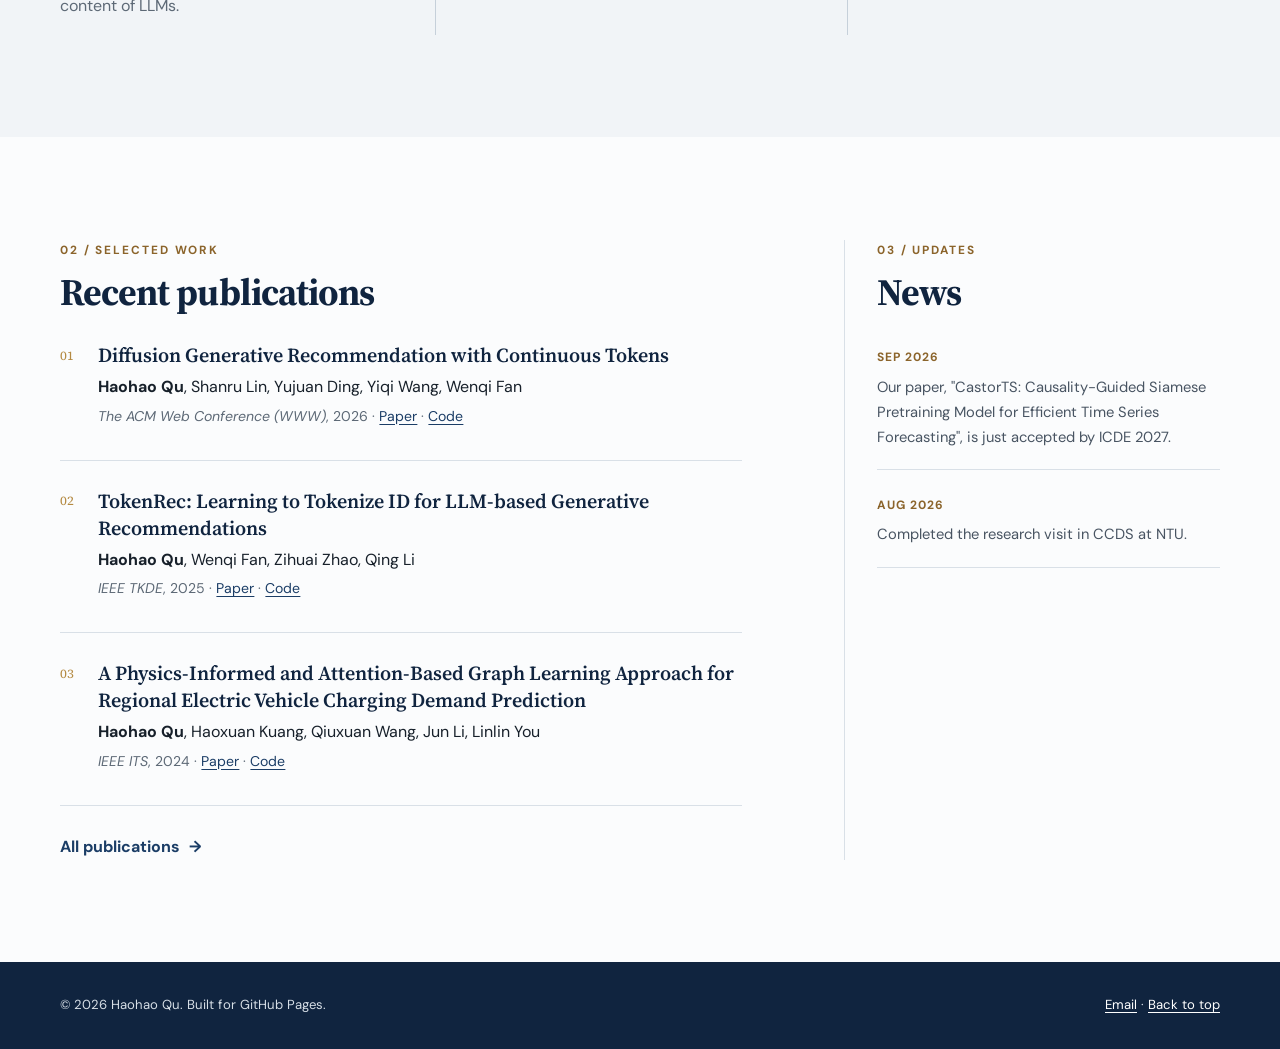
==== commit 86bf880f: "Update index.html" ====
--- a/index.html
+++ b/index.html
@@ -72,13 +72,13 @@
       <section class="section section-tinted" aria-labelledby="overview-heading">
         <div class="section-heading">
           <p class="section-number">01 / Overview</p>
-          <h2 id="overview-heading">Current work</h2>
+          <h2 id="overview-heading">Representative work</h2>
           <p>Towards autonomous recommendation agents.</p>
         </div>
         <div class="research-grid">
-          <article><span>01</span><h3>TokenRec</h3><p>Incorporating collaborative knowledge into discrete quantized tokens for LLM-based Recommender Systems.</p></article>
-          <article><span>02</span><h3>Continuous Tokens</h3><p>Addressing information loss due to the token quantization.</p></article>
-          <article><span>03</span><h3>RecAgents</h3><p>Investigating the perception and memory mechanisms in long-context RecAgents.</p></article>
+          <article><span>01</span><h3>ContRec [(WWW 2026)](https://arxiv.org/abs/2504.12007)</h3><p>ContRec represents users&items as latent vector representations using a not-quantized tokenizer and leverages the exceptional continuous-valued generation capability of diffusion models to operate within continuous spaces and generate implicit user preferences conditioned on the reasoning content of LLMs.</p></article>
+          <article><span>02</span><h3>TokenRec [(IEEE TKDE 2025)](https://arxiv.org/abs/2406.10450)</h3><p>A LLM-based Recommender System with user&item Tokenizers and a generative retrieval paradigm. TokenRec consists of the masked vector-quantized tokenizer with a K-way encoder for item ID tokenization and the generative retrieval paradigm for recommendation generation.</p></article>
+          <article><span>03</span><h3>UrbanEV([IEEE TITS 2024](https://ieeexplore.ieee.org/document/10539613) & [Nature Scientific Data](https://www.nature.com/articles/s41597-025-04874-4))</h3><p>A real-world dataset (Shenzhen, China) for EV-related research, e.g., spatiotemporal prediction and urban energy management.</p></article>
         </div>
       </section>
 
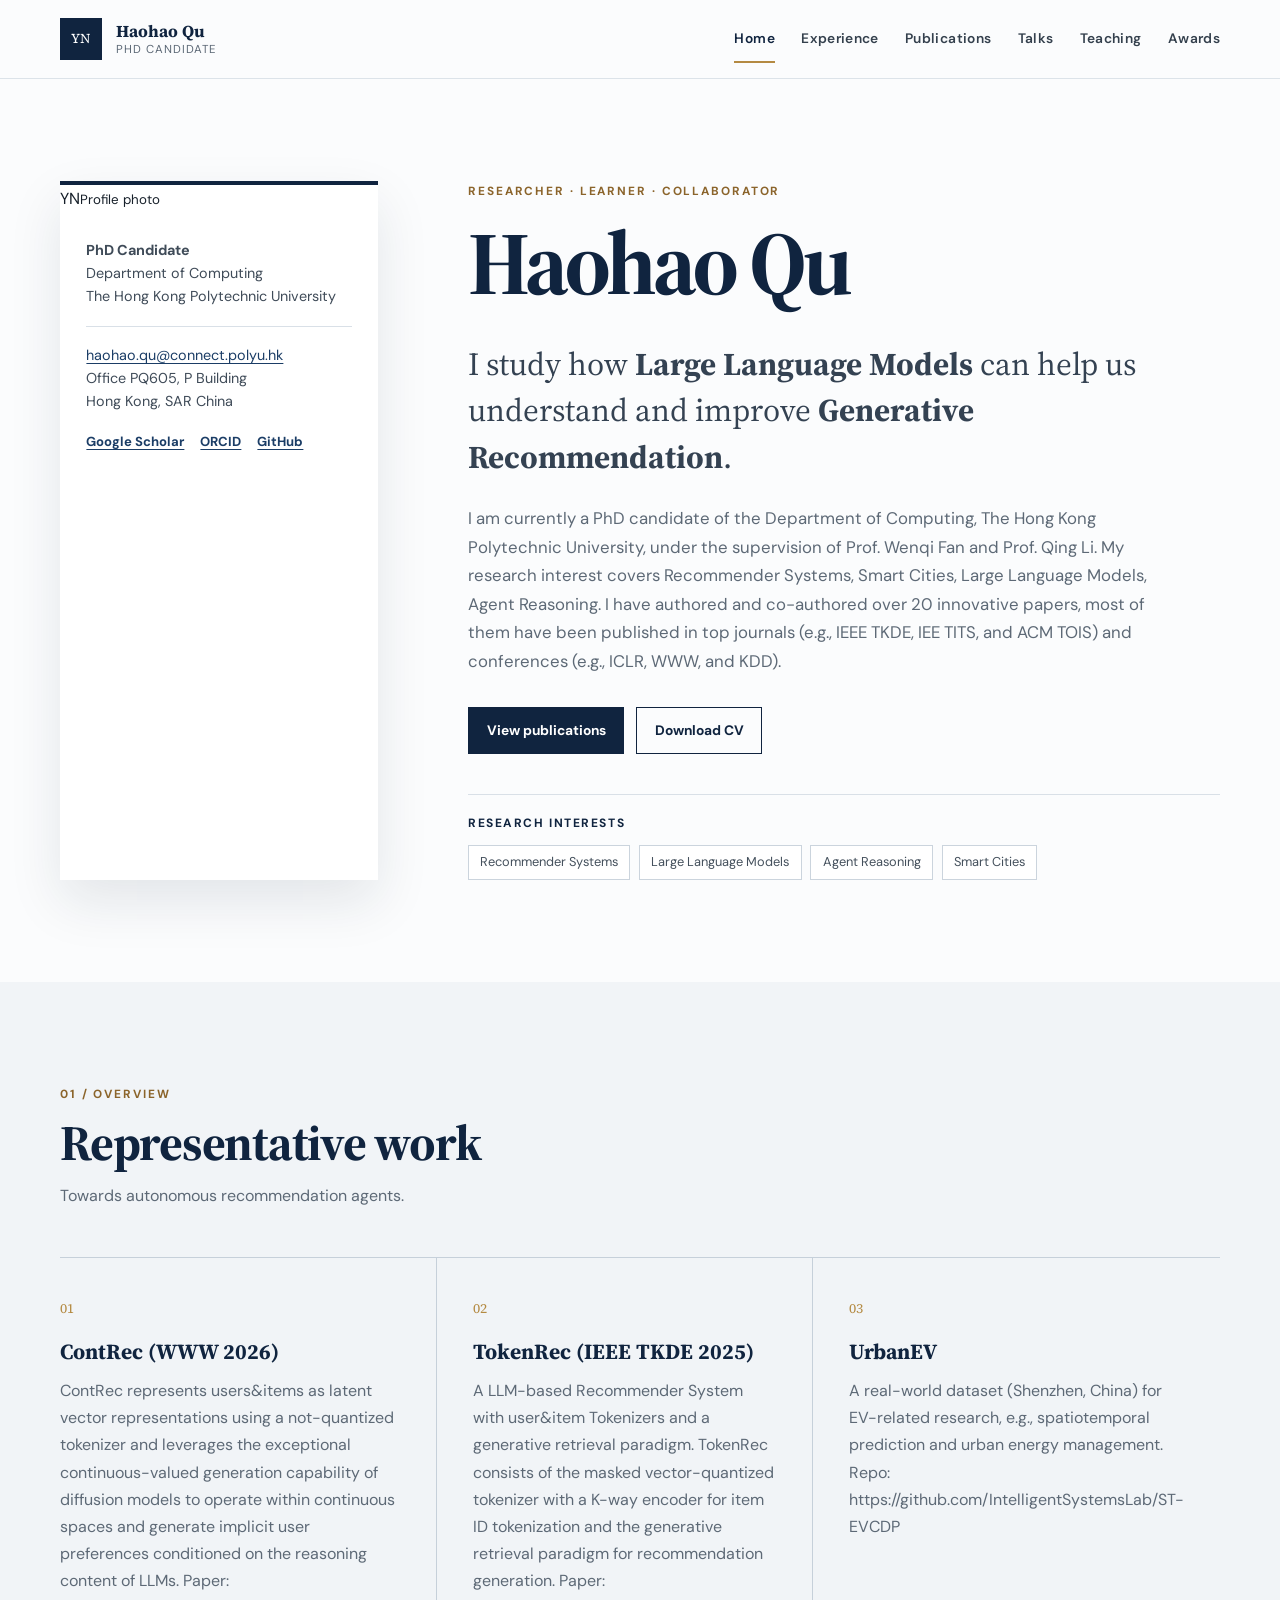
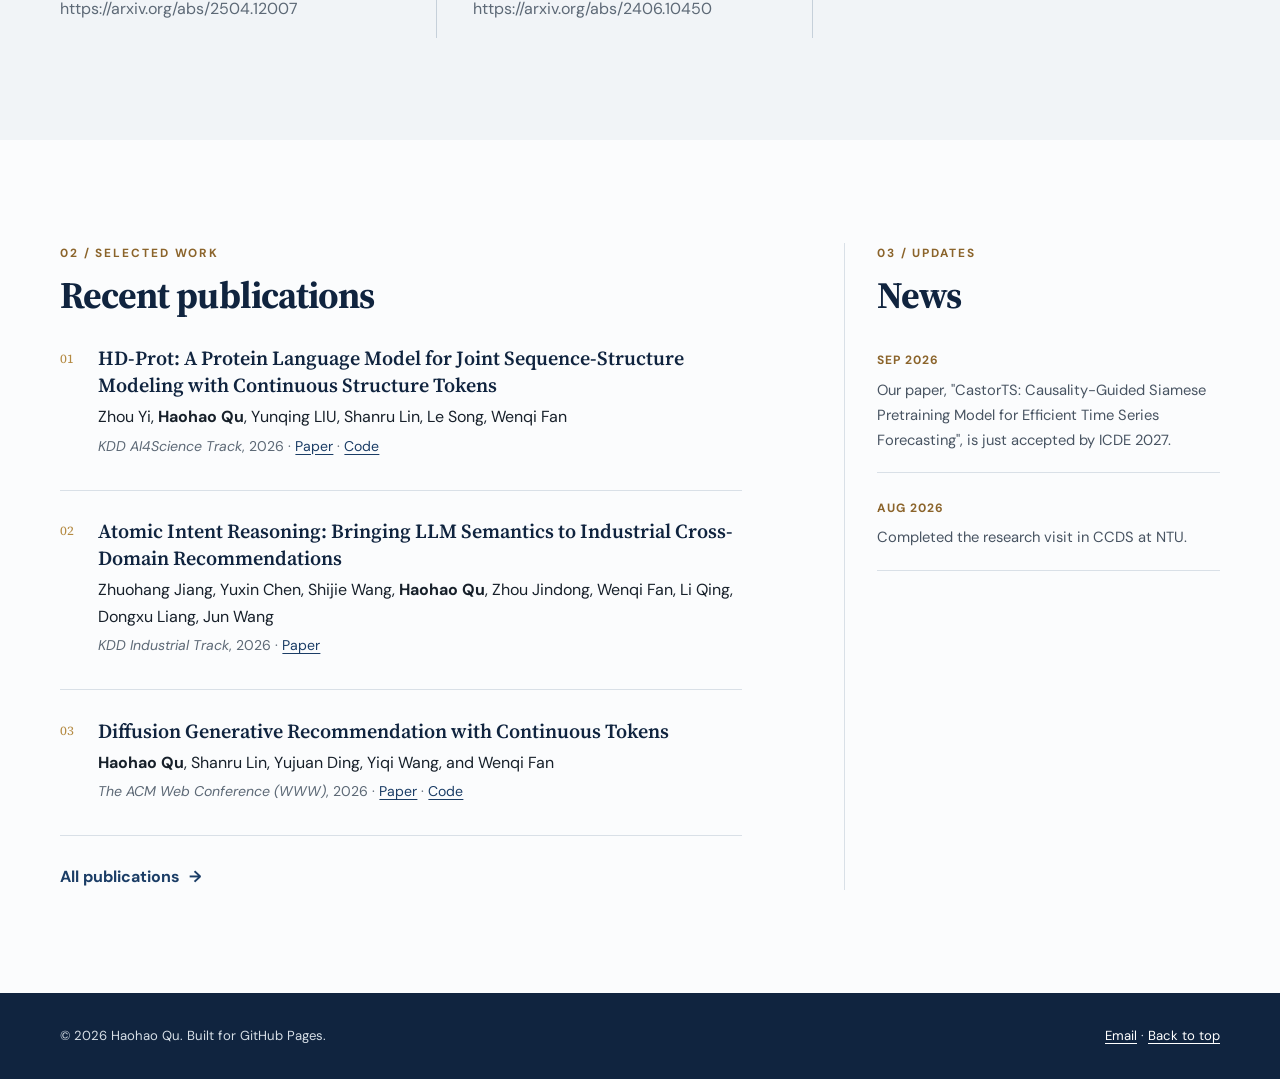
==== commit ba147152: "Update index.html" ====
--- a/index.html
+++ b/index.html
@@ -76,9 +76,9 @@
           <p>Towards autonomous recommendation agents.</p>
         </div>
         <div class="research-grid">
-          <article><span>01</span><h3>ContRec [(WWW 2026)](https://arxiv.org/abs/2504.12007)</h3><p>ContRec represents users&items as latent vector representations using a not-quantized tokenizer and leverages the exceptional continuous-valued generation capability of diffusion models to operate within continuous spaces and generate implicit user preferences conditioned on the reasoning content of LLMs.</p></article>
-          <article><span>02</span><h3>TokenRec [(IEEE TKDE 2025)](https://arxiv.org/abs/2406.10450)</h3><p>A LLM-based Recommender System with user&item Tokenizers and a generative retrieval paradigm. TokenRec consists of the masked vector-quantized tokenizer with a K-way encoder for item ID tokenization and the generative retrieval paradigm for recommendation generation.</p></article>
-          <article><span>03</span><h3>UrbanEV([IEEE TITS 2024](https://ieeexplore.ieee.org/document/10539613) & [Nature Scientific Data](https://www.nature.com/articles/s41597-025-04874-4))</h3><p>A real-world dataset (Shenzhen, China) for EV-related research, e.g., spatiotemporal prediction and urban energy management.</p></article>
+          <article><span>01</span><h3>ContRec (WWW 2026)</h3><p>ContRec represents users&items as latent vector representations using a not-quantized tokenizer and leverages the exceptional continuous-valued generation capability of diffusion models to operate within continuous spaces and generate implicit user preferences conditioned on the reasoning content of LLMs. Paper: https://arxiv.org/abs/2504.12007</p></article>
+          <article><span>02</span><h3>TokenRec (IEEE TKDE 2025)</h3><p>A LLM-based Recommender System with user&item Tokenizers and a generative retrieval paradigm. TokenRec consists of the masked vector-quantized tokenizer with a K-way encoder for item ID tokenization and the generative retrieval paradigm for recommendation generation. Paper: https://arxiv.org/abs/2406.10450</p></article>
+          <article><span>03</span><h3>UrbanEV </h3><p>A real-world dataset (Shenzhen, China) for EV-related research, e.g., spatiotemporal prediction and urban energy management. Repo: https://github.com/IntelligentSystemsLab/ST-EVCDP</p></article>
         </div>
       </section>
 
@@ -86,9 +86,9 @@
         <div>
           <div class="section-heading compact"><p class="section-number">02 / Selected work</p><h2>Recent publications</h2></div>
           <ol class="publication-list concise">
-            <li><p class="pub-title">Diffusion Generative Recommendation with Continuous Tokens</p><p><strong>Haohao Qu</strong>, Shanru Lin, Yujuan Ding, Yiqi Wang, Wenqi Fan</p><p class="pub-meta"><em>The ACM Web Conference (WWW)</em>, 2026 · <a href="https://arxiv.org/abs/2504.12007">Paper</a> · <a href="https://github.com/Quhaoh233/ContRec">Code</a></p></li>
-            <li><p class="pub-title">TokenRec: Learning to Tokenize ID for LLM-based Generative Recommendations</p><p><strong>Haohao Qu</strong>, Wenqi Fan, Zihuai Zhao, Qing Li</p><p class="pub-meta"><em>IEEE TKDE</em>, 2025 · <a href="https://arxiv.org/abs/2406.10450">Paper</a> · <a href="https://github.com/Quhaoh233/TokenRec">Code</a></p></li>
-            <li><p class="pub-title">A Physics-Informed and Attention-Based Graph Learning Approach for Regional Electric Vehicle Charging Demand Prediction</p><p><strong>Haohao Qu</strong>, Haoxuan Kuang, Qiuxuan Wang, Jun Li, Linlin You</p><p class="pub-meta"><em>IEEE ITS</em>, 2024 · <a href="https://ieeexplore.ieee.org/abstract/document/10539613">Paper</a> · <a href="https://github.com/IntelligentSystemsLab/ST-EVCDP">Code</a></p></li>
+            <li><p class="pub-title">HD-Prot: A Protein Language Model for Joint Sequence-Structure Modeling with Continuous Structure Tokens</p><p>Zhou Yi, <strong>Haohao Qu</strong>, Yunqing LIU, Shanru Lin, Le Song, Wenqi Fan</p><p class="pub-meta"><em>KDD AI4Science Track</em>, 2026 · <a href="https://arxiv.org/abs/2512.15133">Paper</a> · <a href="https://github.com/EchoChou990919/hdprot">Code</a></p></li>
+            <li><p class="pub-title">Atomic Intent Reasoning: Bringing LLM Semantics to Industrial Cross-Domain Recommendations</p><p>Zhuohang Jiang, Yuxin Chen, Shijie Wang, <strong>Haohao Qu</strong>, Zhou Jindong, Wenqi Fan, Li Qing, Dongxu Liang, Jun Wang</p><p class="pub-meta"><em>KDD Industrial Track</em>, 2026 · <a href="https://arxiv.org/abs/2606.10357">Paper</a></p></li>
+            <li><p class="pub-title">Diffusion Generative Recommendation with Continuous Tokens</p><p><strong>Haohao Qu</strong>, Shanru Lin, Yujuan Ding, Yiqi Wang, and Wenqi Fan</p><p class="pub-meta"><em>The ACM Web Conference (WWW)</em>, 2026 · <a href="https://dl.acm.org/doi/10.1145/3774904.3792428">Paper</a> · <a href="https://github.com/Quhaoh233/ContRec">Code</a></p></li>
           </ol>
           <a class="text-link" href="publications.html">All publications <span aria-hidden="true">→</span></a>
         </div>
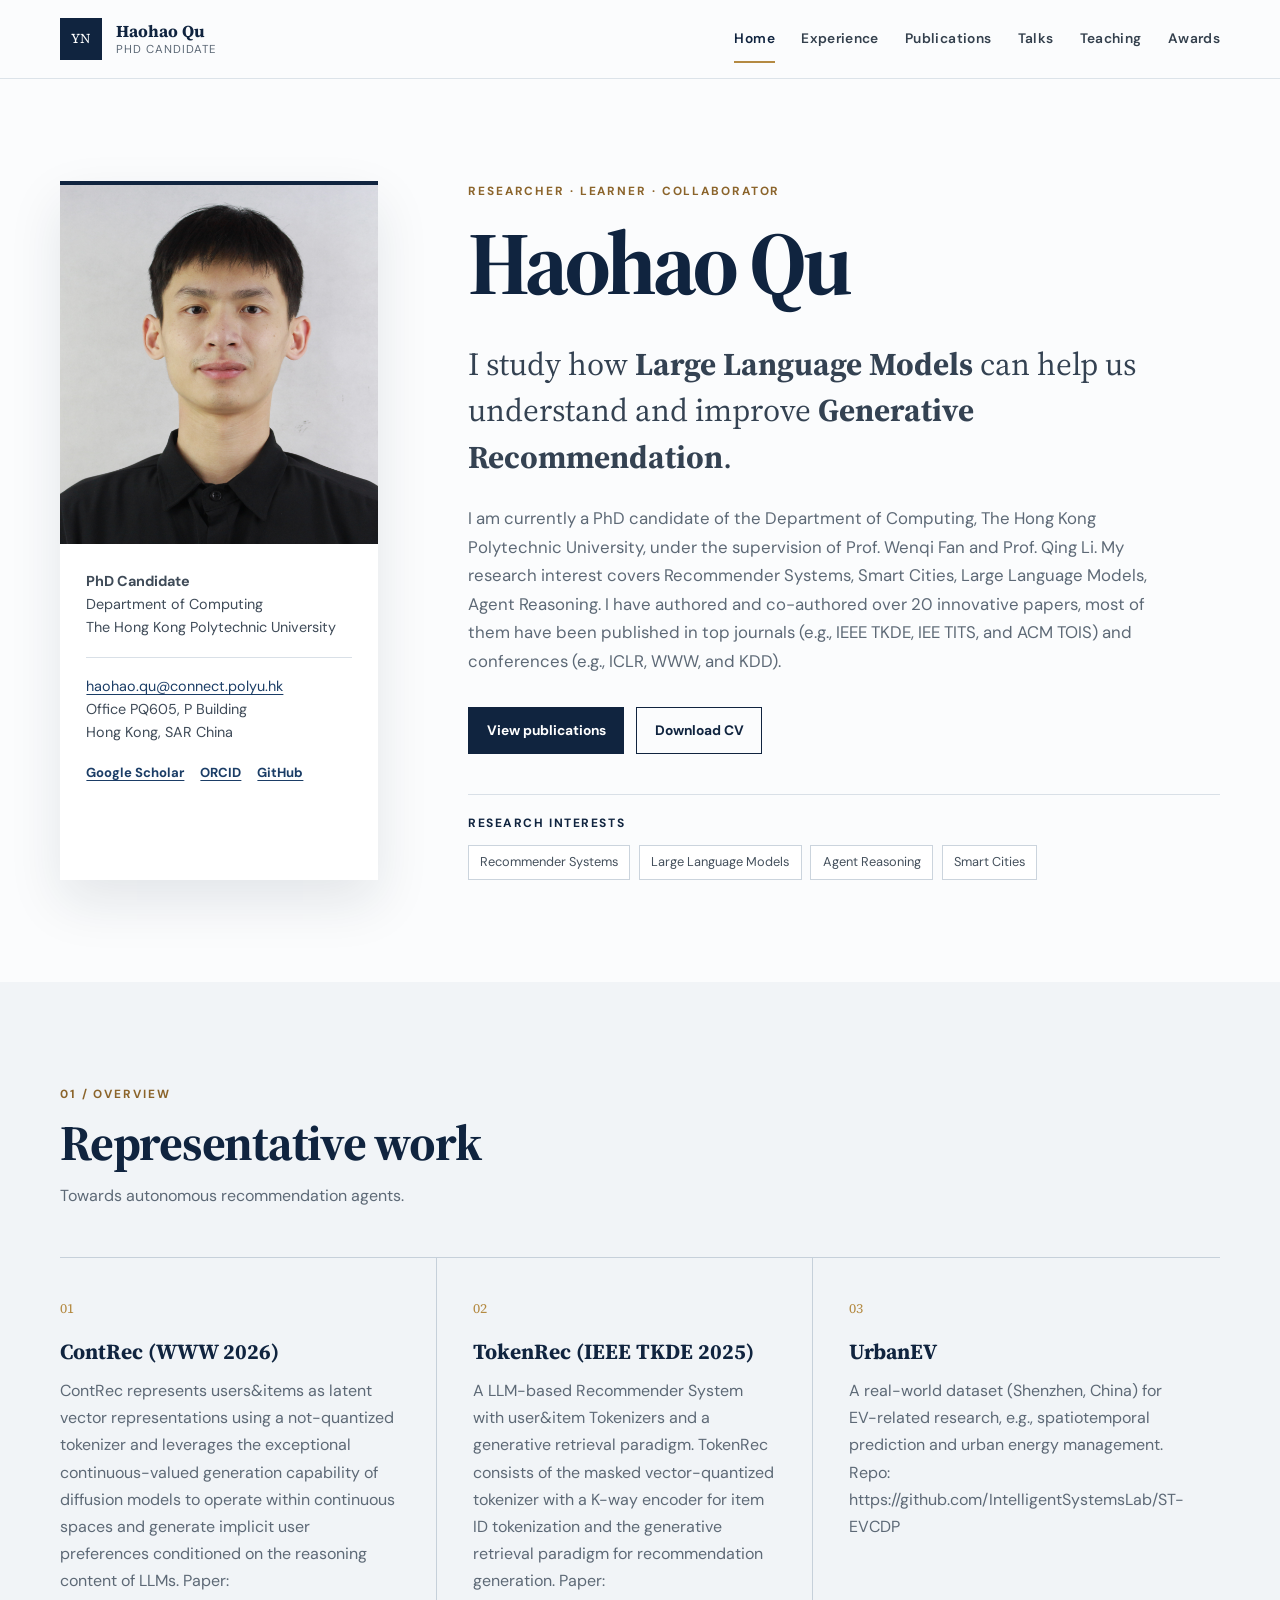
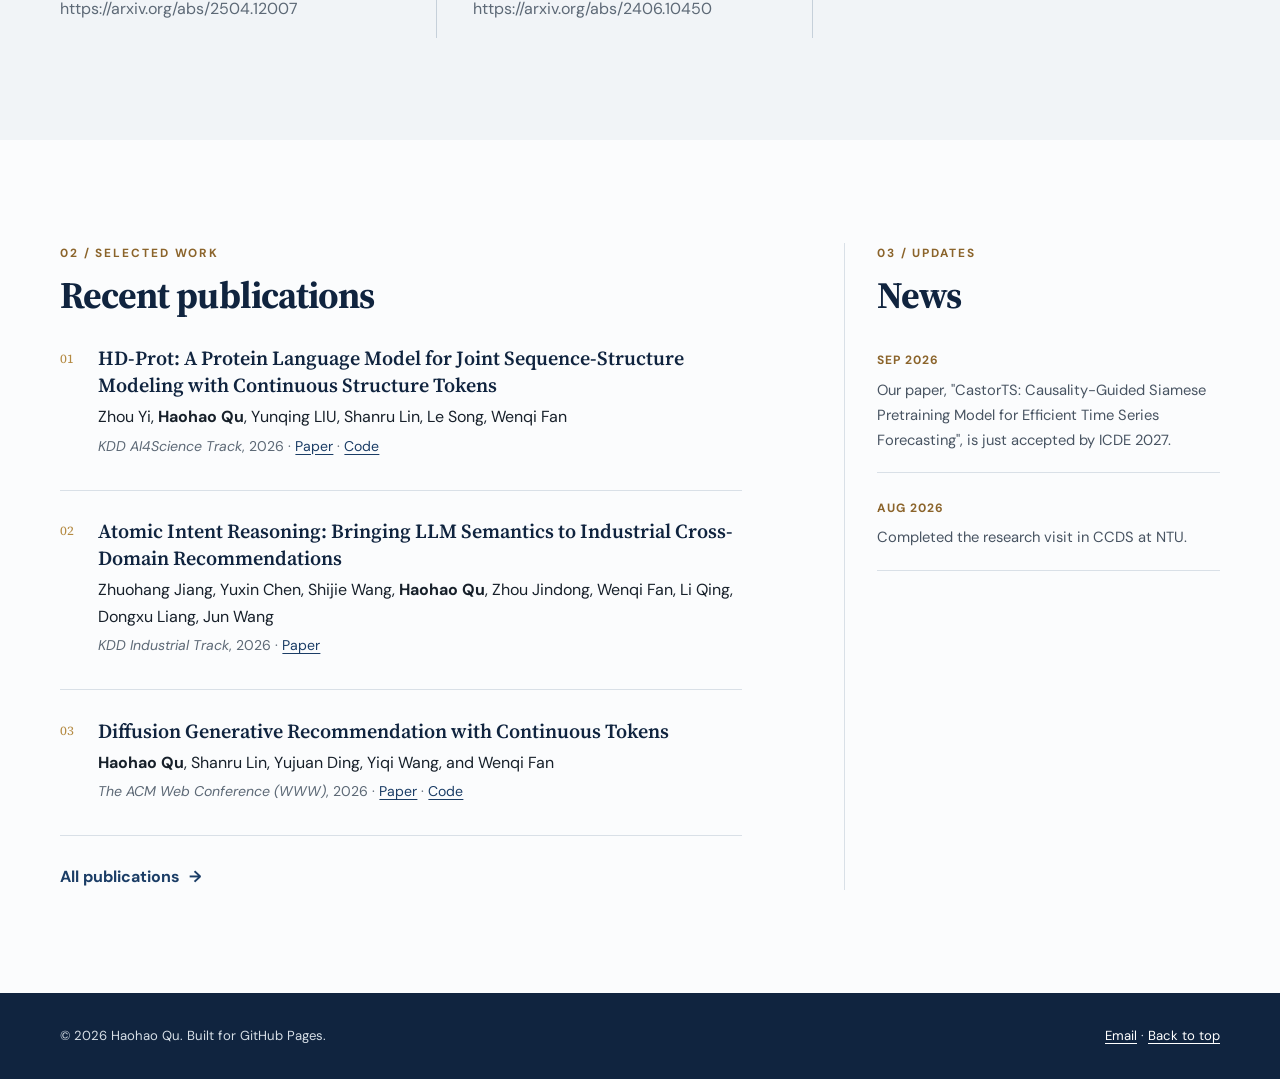
==== commit 083cba57: "Update index.html" ====
--- a/index.html
+++ b/index.html
@@ -36,9 +36,7 @@
       <section class="profile-shell" aria-labelledby="profile-name">
         <aside class="profile-card">
           <!-- Replace this block with an image using the profile-photo class when your portrait is available. -->
-          <div class="assets/profile.jpg" role="img" aria-label="Profile photo placeholder">
-            <span>YN</span><small>Profile photo</small>
-          </div>
+          <img src="assets/profile.jpg" class="profile-photo" alt="Haohao Qu">
           <div class="profile-details">
             <p><strong>PhD Candidate</strong><br />Department of Computing<br />The Hong Kong Polytechnic University</p>
             <address>
